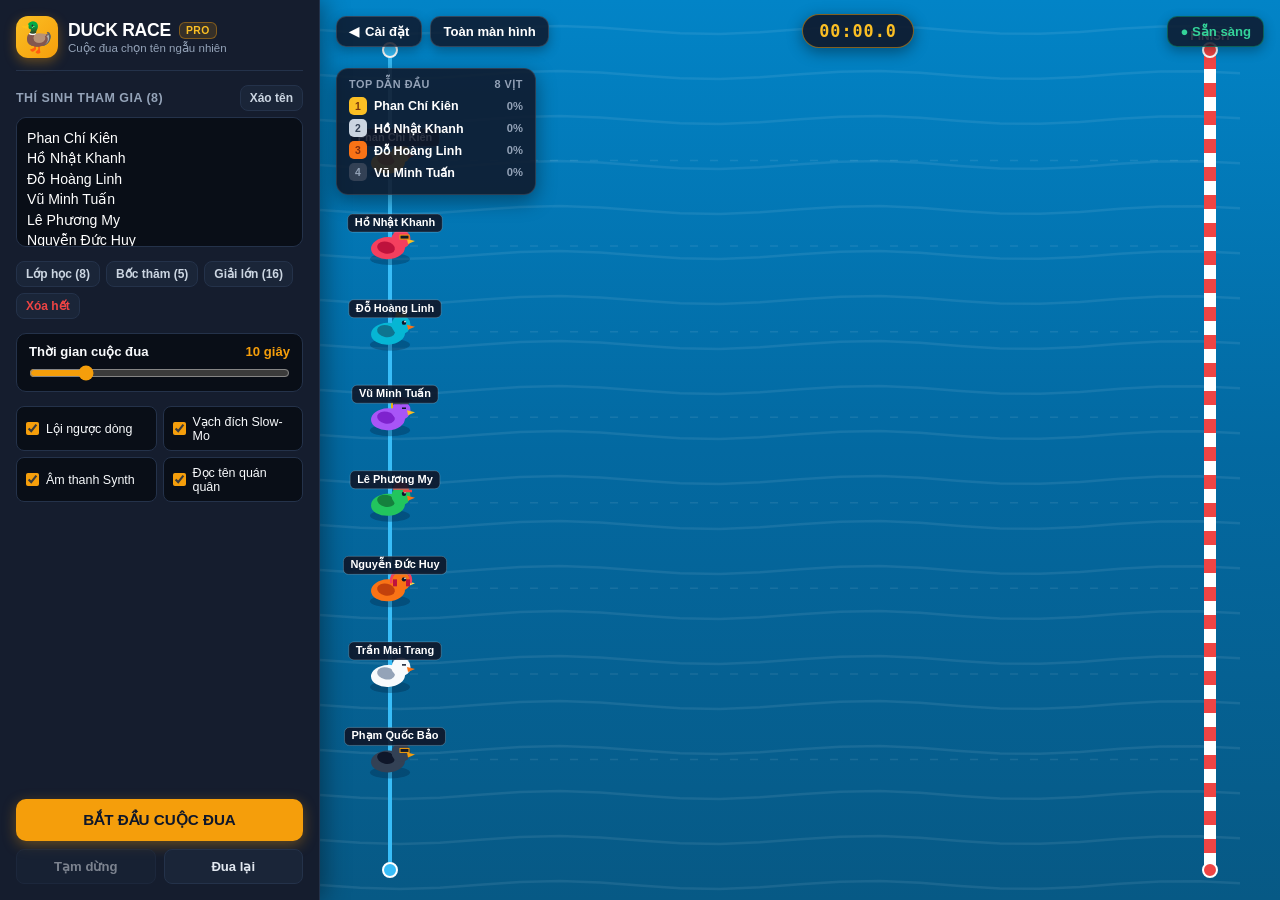
==== index.html @ e5f4ab18 "feat: complete TasteSkill redesign and logic audit fixes for duck race next-gen" ====
<!DOCTYPE html>
<html lang="vi">
<head>
  <meta charset="UTF-8">
  <meta name="viewport" content="width=device-width, initial-scale=1.0">
  <title>🦆 DUCK RACE NEXT-GEN | Đua Vịt Siêu Kịch Tính</title>
  <style>
    :root {
      --bg: #0d131f;
      --card: #151d2e;
      --card-border: #24324a;
      --card-hover: #1c273d;
      --accent: #f59e0b;
      --accent-hover: #d97706;
      --primary: #38bdf8;
      --success: #10b981;
      --danger: #ef4444;
      --text: #f8fafc;
      --text-muted: #94a3b8;
      --text-dark: #0f172a;
    }

    * {
      box-sizing: border-box;
      margin: 0;
      padding: 0;
      user-select: none;
    }

    body {
      font-family: -apple-system, BlinkMacSystemFont, "Segoe UI", Roboto, "Helvetica Neue", Arial, sans-serif;
      background-color: var(--bg);
      color: var(--text);
      overflow: hidden;
      height: 100vh;
      display: flex;
    }

    /* SIDEBAR / DASHBOARD */
    #sidebar {
      width: 320px;
      min-width: 320px;
      height: 100%;
      background: var(--card);
      border-right: 1px solid var(--card-border);
      display: flex;
      flex-direction: column;
      padding: 16px;
      gap: 14px;
      z-index: 30;
      box-shadow: 4px 0 24px rgba(0, 0, 0, 0.4);
      transition: transform 0.28s cubic-bezier(0.16, 1, 0.3, 1), margin-left 0.28s cubic-bezier(0.16, 1, 0.3, 1);
      overflow-y: auto;
    }

    #sidebar.collapsed {
      margin-left: -320px;
    }

    .brand {
      display: flex;
      align-items: center;
      gap: 10px;
      padding-bottom: 12px;
      border-bottom: 1px solid var(--card-border);
    }

    .brand-icon {
      font-size: 1.8rem;
      background: linear-gradient(135deg, #fbbf24, #f59e0b);
      width: 42px;
      height: 42px;
      display: flex;
      align-items: center;
      justify-content: center;
      border-radius: 12px;
      box-shadow: 0 4px 12px rgba(245, 158, 11, 0.35);
    }

    .brand-title {
      font-size: 1.1rem;
      font-weight: 800;
      letter-spacing: -0.3px;
      color: #ffffff;
    }

    .brand-badge {
      font-size: 0.65rem;
      text-transform: uppercase;
      padding: 2px 6px;
      background: rgba(245, 158, 11, 0.15);
      color: #fbbf24;
      border: 1px solid rgba(245, 158, 11, 0.4);
      border-radius: 6px;
      font-weight: 700;
      letter-spacing: 0.5px;
    }

    .form-group {
      display: flex;
      flex-direction: column;
      gap: 6px;
    }

    .section-title {
      font-size: 0.78rem;
      font-weight: 700;
      text-transform: uppercase;
      letter-spacing: 0.5px;
      color: var(--text-muted);
      display: flex;
      justify-content: space-between;
      align-items: center;
    }

    textarea {
      width: 100%;
      height: 130px;
      background: #090e17;
      border: 1px solid var(--card-border);
      border-radius: 10px;
      padding: 10px;
      color: #fff;
      font-family: inherit;
      font-size: 0.88rem;
      line-height: 1.45;
      resize: none;
      outline: none;
      transition: border-color 0.2s;
    }

    textarea:focus {
      border-color: var(--primary);
      box-shadow: 0 0 0 2px rgba(56, 189, 248, 0.25);
    }

    textarea:disabled {
      opacity: 0.6;
      cursor: not-allowed;
      background: #070b12;
    }

    .btn-row {
      display: flex;
      gap: 6px;
      flex-wrap: wrap;
    }

    .btn-sm {
      background: #1a2538;
      border: 1px solid var(--card-border);
      color: #cbd5e1;
      padding: 5px 9px;
      border-radius: 8px;
      font-size: 0.75rem;
      font-weight: 600;
      cursor: pointer;
      transition: all 0.15s;
    }

    .btn-sm:hover:not(:disabled) {
      background: #24334d;
      color: #fff;
    }

    .btn-sm:disabled {
      opacity: 0.5;
      cursor: not-allowed;
    }

    .slider-group {
      background: #090e17;
      border: 1px solid var(--card-border);
      border-radius: 10px;
      padding: 10px 12px;
      display: flex;
      flex-direction: column;
      gap: 6px;
    }

    .slider-header {
      display: flex;
      justify-content: space-between;
      font-size: 0.82rem;
      font-weight: 600;
    }

    input[type=range] {
      width: 100%;
      accent-color: var(--accent);
      cursor: pointer;
    }

    input[type=range]:disabled {
      opacity: 0.5;
      cursor: not-allowed;
    }

    .options-grid {
      display: grid;
      grid-template-columns: 1fr 1fr;
      gap: 6px;
    }

    .option-card {
      background: #090e17;
      border: 1px solid var(--card-border);
      border-radius: 8px;
      padding: 7px 9px;
      display: flex;
      align-items: center;
      gap: 7px;
      font-size: 0.78rem;
      cursor: pointer;
      color: var(--text);
    }

    .option-card input {
      accent-color: var(--accent);
      cursor: pointer;
    }

    .actions {
      display: flex;
      flex-direction: column;
      gap: 8px;
      margin-top: auto;
      padding-top: 8px;
    }

    .btn-primary {
      background: var(--accent);
      border: none;
      color: var(--text-dark);
      font-weight: 800;
      font-size: 0.95rem;
      padding: 12px;
      border-radius: 10px;
      cursor: pointer;
      display: flex;
      align-items: center;
      justify-content: center;
      gap: 6px;
      box-shadow: 0 4px 14px rgba(245, 158, 11, 0.35);
      transition: transform 0.1s, background-color 0.15s, opacity 0.15s;
    }

    .btn-primary:hover:not(:disabled) {
      background: var(--accent-hover);
      transform: translateY(-1px);
    }

    .btn-primary:active:not(:disabled) {
      transform: translateY(1px);
    }

    .btn-primary:disabled {
      opacity: 0.5;
      cursor: not-allowed;
      box-shadow: none;
      transform: none;
    }

    .btn-secondary {
      background: #1a2538;
      border: 1px solid var(--card-border);
      color: #e2e8f0;
      font-weight: 700;
      font-size: 0.82rem;
      padding: 9px;
      border-radius: 8px;
      cursor: pointer;
      display: flex;
      align-items: center;
      justify-content: center;
      gap: 6px;
      transition: background 0.15s;
    }

    .btn-secondary:hover:not(:disabled) {
      background: #24334d;
      color: #fff;
    }

    .btn-secondary:disabled {
      opacity: 0.5;
      cursor: not-allowed;
    }

    /* MAIN STAGE */
    #stage-container {
      flex: 1;
      height: 100%;
      position: relative;
      background: #0369a1;
      overflow: hidden;
      min-width: 0;
    }

    #gameCanvas {
      width: 100%;
      height: 100%;
      display: block;
    }

    /* TOP BAR OVERLAY */
    .top-bar {
      position: absolute;
      top: 14px;
      left: 16px;
      right: 16px;
      display: flex;
      justify-content: space-between;
      align-items: center;
      pointer-events: none;
      z-index: 10;
    }

    .top-bar-left, .top-bar-right {
      display: flex;
      gap: 8px;
      pointer-events: auto;
    }

    .glass-btn {
      background: rgba(15, 23, 42, 0.85);
      border: 1px solid rgba(255, 255, 255, 0.15);
      color: #fff;
      padding: 7px 12px;
      border-radius: 10px;
      font-size: 0.82rem;
      font-weight: 700;
      display: flex;
      align-items: center;
      gap: 6px;
      cursor: pointer;
      box-shadow: 0 4px 12px rgba(0,0,0,0.3);
      transition: all 0.15s;
    }

    .glass-btn:hover {
      background: rgba(30, 41, 59, 0.95);
      border-color: rgba(255, 255, 255, 0.3);
    }

    .timer-pill {
      background: rgba(15, 23, 42, 0.9);
      border: 1px solid rgba(245, 158, 11, 0.5);
      color: #fbbf24;
      padding: 6px 16px;
      border-radius: 9999px;
      font-family: ui-monospace, SFMono-Regular, Menlo, Monaco, Consolas, monospace;
      font-size: 1.05rem;
      font-weight: 800;
      letter-spacing: 1px;
      box-shadow: 0 4px 15px rgba(0,0,0,0.4);
    }

    /* LEADERBOARD HUD */
    .leaderboard-hud {
      position: absolute;
      top: 68px;
      left: 16px;
      background: rgba(15, 23, 42, 0.88);
      border: 1px solid rgba(255, 255, 255, 0.12);
      border-radius: 12px;
      padding: 9px 12px;
      width: 200px;
      max-height: 220px;
      overflow-y: auto;
      pointer-events: none;
      z-index: 10;
      box-shadow: 0 6px 20px rgba(0,0,0,0.4);
      transition: opacity 0.25s;
    }

    .hud-title {
      font-size: 0.68rem;
      font-weight: 800;
      text-transform: uppercase;
      letter-spacing: 0.5px;
      color: #94a3b8;
      margin-bottom: 6px;
      display: flex;
      justify-content: space-between;
    }

    .hud-item {
      display: flex;
      align-items: center;
      gap: 7px;
      font-size: 0.78rem;
      font-weight: 700;
      margin-bottom: 4px;
      color: #fff;
    }

    .hud-rank {
      width: 18px;
      height: 18px;
      border-radius: 5px;
      display: flex;
      align-items: center;
      justify-content: center;
      font-size: 0.65rem;
      font-weight: 900;
      flex-shrink: 0;
    }

    .rank-1 { background: #fbbf24; color: #78350f; }
    .rank-2 { background: #cbd5e1; color: #334155; }
    .rank-3 { background: #f97316; color: #7c2d12; }
    .rank-default { background: #334155; color: #94a3b8; }

    /* SLOW MO BANNER */
    #slowmo-banner {
      position: absolute;
      top: 24px;
      left: 50%;
      transform: translateX(-50%) scale(0.9);
      background: rgba(220, 38, 38, 0.95);
      border: 1px solid #ffffff;
      color: #fff;
      font-size: 1rem;
      font-weight: 900;
      padding: 6px 18px;
      border-radius: 9999px;
      letter-spacing: 1px;
      box-shadow: 0 4px 20px rgba(239, 68, 68, 0.6);
      pointer-events: none;
      opacity: 0;
      transition: all 0.25s ease-out;
      z-index: 15;
    }

    #slowmo-banner.active {
      opacity: 1;
      transform: translateX(-50%) scale(1);
    }

    /* WINNER MODAL / PODIUM */
    #winner-modal {
      position: absolute;
      inset: 0;
      background: rgba(10, 15, 26, 0.85);
      backdrop-filter: blur(8px);
      -webkit-backdrop-filter: blur(8px);
      display: flex;
      align-items: center;
      justify-content: center;
      z-index: 100;
      opacity: 0;
      pointer-events: none;
      transition: opacity 0.25s ease;
    }

    #winner-modal.active {
      opacity: 1;
      pointer-events: auto;
    }

    #winner-modal[hidden] {
      display: none !important;
    }

    .podium-card {
      background: linear-gradient(145deg, #182236, #0f172a);
      border: 2px solid var(--accent);
      border-radius: 20px;
      padding: 28px 32px;
      text-align: center;
      max-width: 440px;
      width: 90%;
      box-shadow: 0 16px 50px rgba(0, 0, 0, 0.7);
      transform: scale(0.94);
      transition: transform 0.3s cubic-bezier(0.16, 1, 0.3, 1);
    }

    #winner-modal.active .podium-card {
      transform: scale(1);
    }

    .trophy-badge {
      font-size: 3.5rem;
      margin-bottom: 8px;
      display: inline-block;
    }

    .winner-subtitle {
      font-size: 0.8rem;
      text-transform: uppercase;
      letter-spacing: 1.5px;
      color: #fbbf24;
      font-weight: 800;
      margin-bottom: 4px;
    }

    .winner-name {
      font-size: 1.8rem;
      font-weight: 900;
      color: #ffffff;
      margin-bottom: 20px;
      word-break: break-word;
    }

    .podium-ranks {
      display: grid;
      grid-template-columns: 1fr 1fr;
      gap: 10px;
      background: rgba(0, 0, 0, 0.25);
      padding: 12px;
      border-radius: 12px;
      margin-bottom: 20px;
    }

    .podium-subitem {
      text-align: left;
      font-size: 0.8rem;
    }

    .podium-subitem span {
      color: var(--text-muted);
      font-size: 0.7rem;
      display: block;
      margin-bottom: 2px;
    }

    .podium-subitem strong {
      color: #fff;
      font-size: 0.9rem;
      word-break: break-word;
    }

    .modal-actions {
      display: flex;
      flex-direction: column;
      gap: 8px;
    }

    .btn-eliminate {
      background: linear-gradient(135deg, #ef4444, #dc2626);
      border: none;
      color: #fff;
      font-weight: 800;
      font-size: 0.9rem;
      padding: 11px;
      border-radius: 10px;
      cursor: pointer;
      box-shadow: 0 4px 12px rgba(239, 68, 68, 0.3);
      transition: all 0.15s;
    }

    .btn-eliminate:hover {
      filter: brightness(1.1);
    }

    /* RESPONSIVE FOR MOBILE (< 768px) */
    @media (max-width: 767px) {
      body {
        flex-direction: column;
      }

      #sidebar {
        position: absolute;
        bottom: 0;
        left: 0;
        width: 100%;
        min-width: 100%;
        height: 75vh;
        border-right: none;
        border-top: 1px solid var(--card-border);
        border-radius: 20px 20px 0 0;
        box-shadow: 0 -8px 30px rgba(0,0,0,0.6);
        transform: translateY(100%);
        margin-left: 0 !important;
        transition: transform 0.28s ease;
      }

      #sidebar.open {
        transform: translateY(0);
      }

      #stage-container {
        width: 100% !important;
        height: 100% !important;
      }

      .leaderboard-hud {
        max-height: 150px;
        width: 160px;
      }
    }
  </style>
</head>
<body>

  <!-- SIDEBAR CONTROL -->
  <aside id="sidebar">
    <div class="brand">
      <div class="brand-icon">🦆</div>
      <div>
        <div style="display:flex; align-items:center; gap:8px;">
          <h1 class="brand-title">DUCK RACE</h1>
          <span class="brand-badge">PRO</span>
        </div>
        <p style="font-size: 0.72rem; color: var(--text-muted);">Cuộc đua chọn tên ngẫu nhiên</p>
      </div>
    </div>

    <div class="form-group">
      <div class="section-title">
        <label for="names-input">Thí sinh tham gia (<span id="duck-count">0</span>)</label>
        <button class="btn-sm" id="btn-shuffle" title="Xáo trộn danh sách">Xáo tên</button>
      </div>
      <textarea id="names-input" placeholder="Nhập tên thí sinh, mỗi dòng một người..."></textarea>
    </div>

    <div class="btn-row">
      <button class="btn-sm" id="preset-class">Lớp học (8)</button>
      <button class="btn-sm" id="preset-giveaway">Bốc thăm (5)</button>
      <button class="btn-sm" id="preset-grand">Giải lớn (16)</button>
      <button class="btn-sm" id="btn-clear" style="color: #ef4444;">Xóa hết</button>
    </div>

    <div class="slider-group">
      <div class="slider-header">
        <label for="race-duration">Thời gian cuộc đua</label>
        <span id="duration-val" style="color: var(--accent); font-weight: 800;">10 giây</span>
      </div>
      <input type="range" id="race-duration" min="5" max="30" step="1" value="10">
    </div>

    <div class="options-grid">
      <label class="option-card">
        <input type="checkbox" id="opt-drama" checked>
        <span>Lội ngược dòng</span>
      </label>
      <label class="option-card">
        <input type="checkbox" id="opt-slowmo" checked>
        <span>Vạch đích Slow-Mo</span>
      </label>
      <label class="option-card">
        <input type="checkbox" id="opt-sound" checked>
        <span>Âm thanh Synth</span>
      </label>
      <label class="option-card">
        <input type="checkbox" id="opt-tts" checked>
        <span>Đọc tên quán quân</span>
      </label>
    </div>

    <div class="actions">
      <button class="btn-primary" id="btn-start">
        <span>BẮT ĐẦU CUỘC ĐUA</span>
      </button>
      <div style="display:flex; gap:8px;">
        <button class="btn-secondary" id="btn-pause" style="flex:1;" disabled>Tạm dừng</button>
        <button class="btn-secondary" id="btn-reset" style="flex:1;">Đua lại</button>
      </div>
    </div>
  </aside>

  <!-- MAIN STAGE -->
  <main id="stage-container">
    <canvas id="gameCanvas"></canvas>

    <!-- TOP BAR -->
    <div class="top-bar">
      <div class="top-bar-left">
        <button class="glass-btn" id="btn-toggle-sidebar" aria-label="Cài đặt">
          <span id="sidebar-icon">◀</span> <span>Cài đặt</span>
        </button>
        <button class="glass-btn" id="btn-streamer-mode">
          <span>Toàn màn hình</span>
        </button>
      </div>
      <div class="timer-pill" id="hud-timer">00:00.0</div>
      <div class="top-bar-right">
        <div class="glass-btn" id="hud-status" style="border-color: rgba(16, 185, 129, 0.4); color: #34d399;">
          <span>● Sẵn sàng</span>
        </div>
      </div>
    </div>

    <!-- LIVE LEADERBOARD HUD -->
    <div class="leaderboard-hud" id="hud-leaderboard">
      <div class="hud-title">
        <span>TOP DẪN ĐẦU</span>
        <span id="hud-duck-total">0 vịt</span>
      </div>
      <div id="hud-leader-list"></div>
    </div>

    <!-- SLOW MO BANNER -->
    <div id="slowmo-banner">QUAY CHẬM CÁN ĐÍCH</div>

    <!-- WINNER MODAL -->
    <div id="winner-modal" role="dialog" aria-modal="true" aria-labelledby="modal-winner-name" hidden>
      <div class="podium-card">
        <div class="trophy-badge">🏆</div>
        <div class="winner-subtitle">QUÁN QUÂN CUỘC ĐUA</div>
        <div class="winner-name" id="modal-winner-name">PHAN CHÍ KIÊN</div>
        <div class="podium-ranks">
          <div class="podium-subitem">
            <span>HẠNG NHÌ</span>
            <strong id="modal-rank-2">Hồ Nhật Khanh</strong>
          </div>
          <div class="podium-subitem">
            <span>HẠNG BA</span>
            <strong id="modal-rank-3">Đỗ Hoàng Linh</strong>
          </div>
        </div>
        <div class="modal-actions">
          <button class="btn-eliminate" id="btn-eliminate-winner">
            Loại quán quân và chuẩn bị vòng sau
          </button>
          <button class="btn-secondary" id="btn-close-modal">
            Đóng bảng kết quả
          </button>
        </div>
      </div>
    </div>
  </main>

  <script>
    // ==========================================
    // AUDIO SYNTHESIZER (ZERO EXTERNAL ASSETS)
    // ==========================================
    class SoundEngine {
      constructor() {
        this.ctx = null;
        this.enabled = true;
      }

      init() {
        if (!this.ctx && this.enabled) {
          try {
            const AudioContextClass = window.AudioContext || window.webkitAudioContext;
            if (typeof AudioContextClass === 'function') {
              this.ctx = new AudioContextClass();
            } else {
              this.enabled = false;
            }
          } catch (e) {
            this.enabled = false;
          }
        }
        if (this.ctx && this.ctx.state === 'suspended') {
          this.ctx.resume().catch(() => {});
        }
      }

      playHorn() {
        if (!this.enabled) return;
        this.init();
        if (!this.ctx) return;
        try {
          const t = this.ctx.currentTime;
          const osc = this.ctx.createOscillator();
          const gain = this.ctx.createGain();
          osc.type = 'sawtooth';
          osc.frequency.setValueAtTime(440, t);
          osc.frequency.exponentialRampToValueAtTime(880, t + 0.15);
          gain.gain.setValueAtTime(0.2, t);
          gain.gain.exponentialRampToValueAtTime(0.01, t + 0.4);
          osc.connect(gain);
          gain.connect(this.ctx.destination);
          osc.start(t);
          osc.stop(t + 0.4);
        } catch(e) {}
      }

      playQuack(pitchMultiplier = 1) {
        if (!this.enabled) return;
        this.init();
        if (!this.ctx) return;
        try {
          const t = this.ctx.currentTime;
          const osc = this.ctx.createOscillator();
          const gain = this.ctx.createGain();
          osc.type = 'sawtooth';
          osc.frequency.setValueAtTime(300 * pitchMultiplier, t);
          osc.frequency.linearRampToValueAtTime(450 * pitchMultiplier, t + 0.08);
          osc.frequency.linearRampToValueAtTime(250 * pitchMultiplier, t + 0.2);
          gain.gain.setValueAtTime(0.12, t);
          gain.gain.exponentialRampToValueAtTime(0.001, t + 0.22);
          osc.connect(gain);
          gain.connect(this.ctx.destination);
          osc.start(t);
          osc.stop(t + 0.25);
        } catch(e) {}
      }

      playNitro() {
        if (!this.enabled) return;
        this.init();
        if (!this.ctx) return;
        try {
          const t = this.ctx.currentTime;
          const osc = this.ctx.createOscillator();
          const gain = this.ctx.createGain();
          osc.type = 'triangle';
          osc.frequency.setValueAtTime(150, t);
          osc.frequency.exponentialRampToValueAtTime(550, t + 0.35);
          gain.gain.setValueAtTime(0.15, t);
          gain.gain.exponentialRampToValueAtTime(0.01, t + 0.35);
          osc.connect(gain);
          gain.connect(this.ctx.destination);
          osc.start(t);
          osc.stop(t + 0.35);
        } catch(e) {}
      }

      playSplash() {
        if (!this.enabled) return;
        this.init();
        if (!this.ctx) return;
        try {
          const bufferSize = this.ctx.sampleRate * 0.12;
          const buffer = this.ctx.createBuffer(1, bufferSize, this.ctx.sampleRate);
          const data = buffer.getChannelData(0);
          for (let i = 0; i < bufferSize; i++) {
            data[i] = (Math.random() * 2 - 1) * Math.exp(-i / (bufferSize * 0.2));
          }
          const noise = this.ctx.createBufferSource();
          noise.buffer = buffer;
          const filter = this.ctx.createBiquadFilter();
          filter.type = 'lowpass';
          filter.frequency.setValueAtTime(700, this.ctx.currentTime);
          const gain = this.ctx.createGain();
          gain.gain.setValueAtTime(0.2, this.ctx.currentTime);
          noise.connect(filter);
          filter.connect(gain);
          gain.connect(this.ctx.destination);
          noise.start(this.ctx.currentTime);
        } catch(e) {}
      }

      playCheer() {
        if (!this.enabled) return;
        this.init();
        if (!this.ctx) return;
        try {
          const notes = [523.25, 659.25, 783.99, 1046.50];
          notes.forEach((freq, idx) => {
            const t = this.ctx.currentTime + idx * 0.12;
            const osc = this.ctx.createOscillator();
            const gain = this.ctx.createGain();
            osc.type = 'triangle';
            osc.frequency.setValueAtTime(freq, t);
            gain.gain.setValueAtTime(0.2, t);
            gain.gain.exponentialRampToValueAtTime(0.001, t + 0.5);
            osc.connect(gain);
            gain.connect(this.ctx.destination);
            osc.start(t);
            osc.stop(t + 0.5);
          });
        } catch(e) {}
      }
    }

    const sound = new SoundEngine();

    // ==========================================
    // DUCK PALETTES & ACCESSORIES
    // ==========================================
    const DUCK_SKINS = [
      { body: '#fbbf24', shadow: '#d97706', beak: '#ea580c', name: 'Vàng Cổ Điển' },
      { body: '#f43f5e', shadow: '#be123c', beak: '#fbbf24', name: 'Hồng Neon' },
      { body: '#06b6d4', shadow: '#0e7490', beak: '#f97316', name: 'Xanh Cyan' },
      { body: '#a855f7', shadow: '#7e22ce', beak: '#fbbf24', name: 'Tím Cyber' },
      { body: '#22c55e', shadow: '#15803d', beak: '#f97316', name: 'Xanh Lá' },
      { body: '#f97316', shadow: '#c2410c', beak: '#fde047', name: 'Cam Hoàng Hôn' },
      { body: '#f8fafc', shadow: '#94a3b8', beak: '#f97316', name: 'Bạch Tuyết' },
      { body: '#334155', shadow: '#0f172a', beak: '#f59e0b', name: 'Hắc Ma' }
    ];

    const ACCESSORIES = ['none', 'sunglasses', 'crown', 'grad_cap', 'cap', 'headphone'];

    // ==========================================
    // PARTICLES (WAKE, NITRO, CONFETTI)
    // ==========================================
    class Particle {
      constructor(x, y, type, color) {
        this.x = x;
        this.y = y;
        this.type = type;
        this.color = color;
        this.life = 1.0;
        this.decay = Math.random() * 0.03 + 0.02;

        if (type === 'wake') {
          this.vx = -Math.random() * 1.5 - 0.5;
          this.vy = (Math.random() - 0.5) * 0.8;
          this.radius = Math.random() * 3 + 2;
        } else if (type === 'nitro') {
          this.vx = -Math.random() * 4 - 2;
          this.vy = (Math.random() - 0.5) * 1.5;
          this.radius = Math.random() * 5 + 3;
        } else if (type === 'confetti') {
          this.vx = (Math.random() - 0.5) * 8;
          this.vy = Math.random() * -10 - 4;
          this.gravity = 0.25;
          this.size = Math.random() * 8 + 4;
          this.rotation = Math.random() * Math.PI * 2;
          this.vRot = (Math.random() - 0.5) * 0.2;
          this.decay = Math.random() * 0.008 + 0.005;
        }
      }

      update(dt = 0.016) {
        const factor = dt / 0.016;
        this.life -= this.decay * factor;
        this.x += this.vx * factor;
        this.y += this.vy * factor;

        if (this.type === 'wake') {
          this.radius += 0.3 * factor;
        } else if (this.type === 'confetti') {
          this.vy += this.gravity * factor;
          this.rotation += this.vRot * factor;
        }
      }

      draw(ctx) {
        if (this.life <= 0) return;
        ctx.save();
        ctx.globalAlpha = Math.max(0, this.life);

        if (this.type === 'wake') {
          ctx.strokeStyle = 'rgba(255, 255, 255, 0.4)';
          ctx.lineWidth = 1.5;
          ctx.beginPath();
          ctx.ellipse(this.x, this.y, this.radius * 1.5, this.radius * 0.6, 0, 0, Math.PI * 2);
          ctx.stroke();
        } else if (this.type === 'nitro') {
          ctx.fillStyle = this.color || '#f59e0b';
          ctx.beginPath();
          ctx.arc(this.x, this.y, Math.max(0.5, this.radius * this.life), 0, Math.PI * 2);
          ctx.fill();
        } else if (this.type === 'confetti') {
          ctx.translate(this.x, this.y);
          ctx.rotate(this.rotation);
          ctx.fillStyle = this.color;
          ctx.fillRect(-this.size / 2, -this.size / 2, this.size, this.size * 0.6);
        }

        ctx.restore();
      }
    }

    // ==========================================
    // DUCK MODEL & RENDERER
    // ==========================================
    class Duck {
      constructor(id, name, laneY, skin, accessory) {
        this.id = id;
        this.name = name;
        this.laneY = laneY;
        this.currentY = laneY;
        this.progress = 0.0;
        this.prevProgress = 0.0;
        this.skin = skin;
        this.accessory = accessory;

        this.baseSpeed = 1.0;
        this.wobble = Math.random() * Math.PI * 2;
        this.nitroTimer = 0;
        this.spinTimer = 0;
        this.finished = false;
        this.finishTime = null;
        this.rank = null;
      }

      update(dt, raceTime, totalDuration, allowDrama) {
        if (this.finished) return;

        this.wobble += dt * 6;
        this.currentY = this.laneY + Math.sin(this.wobble) * 3.5;
        this.prevProgress = this.progress;

        if (allowDrama) {
          if (raceTime > totalDuration * 0.35 && this.progress < 0.55 && Math.random() < (0.02 * dt * 60) && this.nitroTimer <= 0) {
            this.nitroTimer = 1.0;
            sound.playNitro();
          }

          if (Math.random() < (0.01 * dt * 60) && this.nitroTimer <= 0) {
            this.nitroTimer = 0.7;
          }

          if (Math.random() < (0.003 * dt * 60) && this.spinTimer <= 0 && this.nitroTimer <= 0) {
            this.spinTimer = 0.5;
            sound.playSplash();
          }
        }

        let speed = this.baseSpeed + (Math.random() - 0.48) * 0.35;

        if (this.nitroTimer > 0) {
          this.nitroTimer -= dt;
          speed *= 1.6;
        }

        if (this.spinTimer > 0) {
          this.spinTimer -= dt;
          speed *= 0.25;
        }

        const safeDuration = Math.max(1, totalDuration);
        const deltaP = (speed / safeDuration) * dt;
        this.rawProgress = this.prevProgress + deltaP;
        this.progress = Math.min(1.0, this.rawProgress);
      }

      draw(ctx, startX, trackWidth) {
        const duckX = startX + this.progress * trackWidth;
        const duckY = this.currentY;

        ctx.save();
        ctx.translate(duckX, duckY);

        if (this.spinTimer > 0) {
          ctx.rotate(this.spinTimer * Math.PI * 6);
        }

        // 1. Duck Shadow
        ctx.fillStyle = 'rgba(0, 30, 60, 0.3)';
        ctx.beginPath();
        ctx.ellipse(0, 13, 20, 6, 0, 0, Math.PI * 2);
        ctx.fill();

        // 2. Duck Body
        ctx.fillStyle = this.skin.body;
        ctx.beginPath();
        ctx.ellipse(-2, 2, 17, 11, -0.05, 0, Math.PI * 2);
        ctx.fill();

        // 3. Duck Wing
        const wingFlap = Math.sin(this.wobble * 1.5) * 2;
        ctx.fillStyle = this.skin.shadow;
        ctx.beginPath();
        ctx.ellipse(-4, wingFlap, 9, 6, 0.2, 0, Math.PI * 2);
        ctx.fill();

        // 4. Duck Head
        ctx.fillStyle = this.skin.body;
        ctx.beginPath();
        ctx.arc(11, -7, 9.5, 0, Math.PI * 2);
        ctx.fill();

        // 5. Beak
        ctx.fillStyle = this.skin.beak;
        ctx.beginPath();
        ctx.moveTo(17, -7);
        ctx.lineTo(25, -5);
        ctx.lineTo(18, -2);
        ctx.closePath();
        ctx.fill();

        // 6. Eye
        const isBlinking = Math.sin(this.wobble * 0.7) > 0.96;
        if (!isBlinking) {
          ctx.fillStyle = '#0f172a';
          ctx.beginPath();
          ctx.arc(14, -9, 2.2, 0, Math.PI * 2);
          ctx.fill();
          ctx.fillStyle = '#fff';
          ctx.beginPath();
          ctx.arc(15, -10, 0.8, 0, Math.PI * 2);
          ctx.fill();
        } else {
          ctx.strokeStyle = '#0f172a';
          ctx.lineWidth = 1.5;
          ctx.beginPath();
          ctx.moveTo(12, -9);
          ctx.lineTo(16, -9);
          ctx.stroke();
        }

        // 7. Accessory
        this.drawAccessory(ctx);

        // 8. Name Badge on Top
        this.drawNameTag(ctx);

        ctx.restore();
      }

      drawAccessory(ctx) {
        if (this.accessory === 'sunglasses') {
          ctx.fillStyle = '#111827';
          ctx.fillRect(10, -11, 9, 4);
          ctx.strokeStyle = '#f59e0b';
          ctx.lineWidth = 1;
          ctx.strokeRect(10, -11, 9, 4);
        } else if (this.accessory === 'crown') {
          ctx.fillStyle = '#facc15';
          ctx.beginPath();
          ctx.moveTo(5, -15);
          ctx.lineTo(7, -22);
          ctx.lineTo(11, -17);
          ctx.lineTo(15, -22);
          ctx.lineTo(17, -15);
          ctx.closePath();
          ctx.fill();
        } else if (this.accessory === 'grad_cap') {
          ctx.fillStyle = '#1e293b';
          ctx.fillRect(3, -17, 16, 4);
          ctx.beginPath();
          ctx.moveTo(11, -21);
          ctx.lineTo(23, -17);
          ctx.lineTo(11, -13);
          ctx.lineTo(-1, -17);
          ctx.closePath();
          ctx.fill();
          ctx.fillStyle = '#eab308';
          ctx.fillRect(1, -15, 2, 6);
        } else if (this.accessory === 'cap') {
          ctx.fillStyle = '#ef4444';
          ctx.beginPath();
          ctx.arc(11, -13, 8, Math.PI, 0);
          ctx.fill();
          ctx.fillRect(13, -13, 9, 2.5);
        } else if (this.accessory === 'headphone') {
          ctx.strokeStyle = '#f43f5e';
          ctx.lineWidth = 2.5;
          ctx.beginPath();
          ctx.arc(11, -8, 10, Math.PI * 0.9, Math.PI * 0.1, false);
          ctx.stroke();
          ctx.fillStyle = '#be123c';
          ctx.fillRect(3, -9, 4, 7);
          ctx.fillRect(16, -9, 4, 7);
        }
      }

      drawNameTag(ctx) {
        const isNitro = this.nitroTimer > 0;
        ctx.save();
        ctx.font = 'bold 11px -apple-system, BlinkMacSystemFont, "Segoe UI", sans-serif';
        const textWidth = ctx.measureText(this.name).width;
        const tagW = Math.max(textWidth + 14, 40);
        const tagH = 18;
        const tagX = -tagW / 2 + 5;
        const tagY = -32;

        if (isNitro) {
          ctx.shadowColor = '#f59e0b';
          ctx.shadowBlur = 10;
          ctx.fillStyle = '#f59e0b';
        } else {
          ctx.fillStyle = 'rgba(15, 23, 42, 0.9)';
        }

        ctx.beginPath();
        if (typeof ctx.roundRect === 'function') {
          ctx.roundRect(tagX, tagY, tagW, tagH, 5);
        } else {
          ctx.rect(tagX, tagY, tagW, tagH);
        }
        ctx.fill();

        ctx.strokeStyle = isNitro ? '#fef08a' : 'rgba(255, 255, 255, 0.2)';
        ctx.lineWidth = 1;
        ctx.stroke();

        ctx.fillStyle = isNitro ? '#78350f' : '#ffffff';
        ctx.textAlign = 'center';
        ctx.textBaseline = 'middle';
        ctx.fillText(this.name, tagX + tagW / 2, tagY + tagH / 2);

        ctx.restore();
      }
    }

    // ==========================================
    // MAIN GAME CONTROLLER & STATE MACHINE
    // ==========================================
    class DuckRaceGame {
      constructor() {
        this.canvas = document.getElementById('gameCanvas');
        this.ctx = this.canvas.getContext('2d');
        this.ducks = [];
        this.particles = [];
        this.finishedDucks = [];

        this.state = 'idle'; // 'idle', 'racing', 'paused', 'finished'
        this.currentRunId = 0;
        this.raceTime = 0;
        this.totalDuration = 10;
        this.timeScale = 1.0;
        this.targetTimeScale = 1.0;
        this.slowMoTriggered = false;

        this.waterOffset = 0;
        this.lastFrameTime = performance.now();

        this.trackPaddingX = 70;
        this.trackPaddingTop = 75;
        this.trackPaddingBottom = 55;

        this.initDOM();
        this.loadPersistence();
        this.resize();
        window.addEventListener('resize', () => this.resize());

        requestAnimationFrame((t) => this.loop(t));
      }

      initDOM() {
        this.namesInput = document.getElementById('names-input');
        this.duckCountEl = document.getElementById('duck-count');
        this.durationInput = document.getElementById('race-duration');
        this.durationVal = document.getElementById('duration-val');
        this.optDrama = document.getElementById('opt-drama');
        this.optSlowmo = document.getElementById('opt-slowmo');
        this.optSound = document.getElementById('opt-sound');
        this.optTTS = document.getElementById('opt-tts');

        this.btnStart = document.getElementById('btn-start');
        this.btnPause = document.getElementById('btn-pause');
        this.btnReset = document.getElementById('btn-reset');
        this.btnShuffle = document.getElementById('btn-shuffle');
        this.btnClear = document.getElementById('btn-clear');

        this.sidebar = document.getElementById('sidebar');
        this.btnToggleSidebar = document.getElementById('btn-toggle-sidebar');
        this.sidebarIcon = document.getElementById('sidebar-icon');
        this.btnStreamerMode = document.getElementById('btn-streamer-mode');

        this.hudTimer = document.getElementById('hud-timer');
        this.hudStatus = document.getElementById('hud-status');
        this.hudLeaderList = document.getElementById('hud-leader-list');
        this.hudDuckTotal = document.getElementById('hud-duck-total');
        this.slowMoBanner = document.getElementById('slowmo-banner');

        this.winnerModal = document.getElementById('winner-modal');
        this.modalWinnerName = document.getElementById('modal-winner-name');
        this.modalRank2 = document.getElementById('modal-rank-2');
        this.modalRank3 = document.getElementById('modal-rank-3');
        this.btnEliminate = document.getElementById('btn-eliminate-winner');
        this.btnCloseModal = document.getElementById('btn-close-modal');

        // Presets
        document.getElementById('preset-class').onclick = () => {
          this.setNames(['Phan Chí Kiên', 'Hồ Nhật Khanh', 'Đỗ Hoàng Linh', 'Vũ Minh Tuấn', 'Lê Phương My', 'Nguyễn Đức Huy', 'Trần Mai Trang', 'Phạm Quốc Bảo']);
        };
        document.getElementById('preset-giveaway').onclick = () => {
          this.setNames(['Thí sinh 01', 'Thí sinh 02', 'Thí sinh 03', 'Thí sinh 04', 'Thí sinh 05']);
        };
        document.getElementById('preset-grand').onclick = () => {
          this.setNames(['An', 'Bình', 'Cường', 'Dũng', 'Giang', 'Hải', 'Huy', 'Khoa', 'Linh', 'Long', 'Minh', 'Nam', 'Phong', 'Quân', 'Sơn', 'Tú']);
        };

        // Inputs
        this.namesInput.addEventListener('input', () => {
          if (this.state === 'racing') return;
          this.buildDucksFromInput();
          this.savePersistence();
        });

        this.durationInput.addEventListener('input', (e) => {
          if (this.state === 'racing') return;
          this.totalDuration = parseInt(e.target.value, 10) || 10;
          this.durationVal.textContent = `${this.totalDuration} giây`;
          this.savePersistence();
        });

        this.optSound.addEventListener('change', (e) => {
          sound.enabled = e.target.checked;
        });

        // Controls
        this.btnStart.onclick = () => this.startRace();
        this.btnPause.onclick = () => this.togglePause();
        this.btnReset.onclick = () => this.resetRace();
        this.btnShuffle.onclick = () => this.shuffleNames();
        this.btnClear.onclick = () => {
          this.namesInput.value = '';
          this.buildDucksFromInput();
          this.savePersistence();
        };

        // Sidebar toggle & Streamer Mode
        this.btnToggleSidebar.onclick = () => {
          if (window.innerWidth < 768) {
            this.sidebar.classList.toggle('open');
          } else {
            this.sidebar.classList.toggle('collapsed');
            const isCollapsed = this.sidebar.classList.contains('collapsed');
            this.sidebarIcon.textContent = isCollapsed ? '▶' : '◀';
          }
          this.resize();
        };

        this.btnStreamerMode.onclick = () => {
          if (!document.fullscreenElement) {
            document.documentElement.requestFullscreen().catch(() => {});
            this.sidebar.classList.add('collapsed');
            this.sidebarIcon.textContent = '▶';
          } else {
            document.exitFullscreen().catch(() => {});
          }
          this.resize();
        };

        // Modal Actions
        this.btnCloseModal.onclick = () => {
          this.closeModal();
          this.resetRace();
        };

        this.btnEliminate.onclick = () => {
          if (this.finishedDucks.length > 0) {
            const winner = this.finishedDucks[0];
            const lines = this.namesInput.value.split('\n').map(l => l.trim()).filter(Boolean);
            
            // Remove exactly one instance of the winning name
            const removeIdx = lines.indexOf(winner.name);
            if (removeIdx !== -1) {
              lines.splice(removeIdx, 1);
            }

            this.namesInput.value = lines.join('\n');
            this.savePersistence();
            this.buildDucksFromInput();
            this.closeModal();
            this.resetRace();
          }
        };

        // Hotkeys
        window.addEventListener('keydown', (e) => {
          const tag = (document.activeElement && document.activeElement.tagName) || '';
          if (tag === 'TEXTAREA' || tag === 'INPUT' || tag === 'BUTTON') return;
          if (e.code === 'Space') {
            e.preventDefault();
            if (this.state === 'idle') this.startRace();
            else this.togglePause();
          } else if (e.code === 'KeyR') {
            this.resetRace();
          }
        });
      }

      savePersistence() {
        try {
          const payload = {
            names: this.namesInput.value,
            duration: this.totalDuration
          };
          localStorage.setItem('duck_race_nextgen_data', JSON.stringify(payload));
        } catch (e) {}
      }

      loadPersistence() {
        try {
          const raw = localStorage.getItem('duck_race_nextgen_data');
          if (raw) {
            const data = JSON.parse(raw);
            if (data && typeof data.names === 'string') {
              this.namesInput.value = data.names;
              if (data.duration) {
                this.totalDuration = parseInt(data.duration, 10);
                this.durationInput.value = this.totalDuration;
                this.durationVal.textContent = `${this.totalDuration} giây`;
              }
              this.buildDucksFromInput();
              return;
            }
          }
        } catch (e) {}

        // Fallback default roster
        this.setNames([
          'Phan Chí Kiên',
          'Hồ Nhật Khanh',
          'Đỗ Hoàng Linh',
          'Vũ Minh Tuấn',
          'Lê Phương My',
          'Nguyễn Đức Huy',
          'Trần Mai Trang',
          'Phạm Quốc Bảo'
        ]);
      }

      resize() {
        const container = this.canvas.parentElement;
        const rect = container.getBoundingClientRect();
        this.width = Math.max(200, rect.width);
        this.height = Math.max(200, rect.height);

        this.canvas.width = this.width * window.devicePixelRatio;
        this.canvas.height = this.height * window.devicePixelRatio;
        this.ctx.resetTransform();
        this.ctx.scale(window.devicePixelRatio, window.devicePixelRatio);

        this.recalculateLanes();
      }

      setNames(names) {
        this.namesInput.value = names.join('\n');
        this.buildDucksFromInput();
        this.savePersistence();
      }

      shuffleNames() {
        if (this.state === 'racing') return;
        const lines = this.namesInput.value.split('\n').map(l => l.trim()).filter(Boolean);
        for (let i = lines.length - 1; i > 0; i--) {
          const j = Math.floor(Math.random() * (i + 1));
          [lines[i], lines[j]] = [lines[j], lines[i]];
        }
        this.namesInput.value = lines.join('\n');
        this.buildDucksFromInput();
        this.savePersistence();
        sound.playSplash();
      }

      buildDucksFromInput() {
        const lines = this.namesInput.value.split('\n').map(l => l.trim()).filter(l => l.length > 0);
        this.duckCountEl.textContent = lines.length;
        this.hudDuckTotal.textContent = `${lines.length} vịt`;

        // Update button start state
        this.btnStart.disabled = (lines.length < 2 || this.state === 'racing');

        let uniqueCounter = 1;
        this.ducks = lines.map((name, idx) => {
          const skin = DUCK_SKINS[idx % DUCK_SKINS.length];
          const acc = ACCESSORIES[idx % ACCESSORIES.length];
          return new Duck(uniqueCounter++, name, 0, skin, acc);
        });

        this.recalculateLanes();
        this.resetRace();
      }

      recalculateLanes() {
        if (!this.ducks.length) return;
        const availableHeight = this.height - this.trackPaddingTop - this.trackPaddingBottom;
        const spacing = availableHeight / (this.ducks.length + 1);

        this.ducks.forEach((duck, idx) => {
          duck.laneY = this.trackPaddingTop + spacing * (idx + 1);
          duck.currentY = duck.laneY;
        });
      }

      startRace() {
        // Enforce State Machine: only allow start if ready/idle
        if (this.state === 'racing') return;
        if (this.ducks.length < 2) return;

        this.currentRunId++;
        this.state = 'racing';

        // Lock form inputs during race
        this.namesInput.disabled = true;
        this.durationInput.disabled = true;
        this.btnStart.disabled = true;
        this.btnPause.disabled = false;
        this.btnShuffle.disabled = true;

        // Reset individual duck progress
        this.ducks.forEach(d => {
          d.progress = 0;
          d.prevProgress = 0;
          d.finished = false;
          d.finishTime = null;
          d.rank = null;
          d.nitroTimer = 0;
          d.spinTimer = 0;
        });

        this.raceTime = 0;
        this.timeScale = 1.0;
        this.targetTimeScale = 1.0;
        this.slowMoTriggered = false;
        this.finishedDucks = [];

        sound.init();
        sound.playHorn();

        this.hudStatus.innerHTML = '<span>⚡ Đang tranh tài...</span>';
        this.hudStatus.style.borderColor = 'rgba(245, 158, 11, 0.6)';
        this.hudStatus.style.color = '#fbbf24';

        // Starter splashes
        const startX = this.trackPaddingX;
        this.ducks.forEach(d => {
          for (let i = 0; i < 4; i++) {
            this.particles.push(new Particle(startX, d.laneY, 'wake', '#fff'));
          }
        });
      }

      togglePause() {
        if (this.state === 'racing') {
          this.state = 'paused';
          this.btnPause.textContent = 'Tiếp tục';
          this.hudStatus.innerHTML = '<span>⏸️ Tạm dừng</span>';
        } else if (this.state === 'paused') {
          this.state = 'racing';
          this.btnPause.textContent = 'Tạm dừng';
          this.hudStatus.innerHTML = '<span>⚡ Đang tranh tài...</span>';
        }
      }

      resetRace() {
        this.currentRunId++;
        this.state = 'idle';
        this.raceTime = 0;
        this.timeScale = 1.0;
        this.targetTimeScale = 1.0;
        this.slowMoTriggered = false;
        this.finishedDucks = [];
        this.particles = [];

        // Unlock controls
        this.namesInput.disabled = false;
        this.durationInput.disabled = false;
        this.btnStart.disabled = (this.ducks.length < 2);
        this.btnPause.disabled = true;
        this.btnPause.textContent = 'Tạm dừng';
        this.btnShuffle.disabled = false;

        this.ducks.forEach(d => {
          d.progress = 0;
          d.prevProgress = 0;
          d.finished = false;
          d.finishTime = null;
          d.rank = null;
          d.nitroTimer = 0;
          d.spinTimer = 0;
        });

        this.hudTimer.textContent = '00:00.0';
        this.hudStatus.innerHTML = '<span>● Sẵn sàng</span>';
        this.hudStatus.style.borderColor = 'rgba(16, 185, 129, 0.4)';
        this.hudStatus.style.color = '#34d399';
        this.slowMoBanner.classList.remove('active');
        this.closeModal();
        this.updateLeaderboardHUD();

        if ('speechSynthesis' in window) {
          window.speechSynthesis.cancel();
        }
      }

      openModal(winner, second, third) {
        this.modalWinnerName.textContent = winner ? winner.name : 'Chưa có';
        this.modalRank2.textContent = second ? second.name : 'Chưa có';
        this.modalRank3.textContent = third ? third.name : 'Chưa có';

        this.winnerModal.removeAttribute('hidden');
        this.winnerModal.classList.add('active');
        this.btnEliminate.focus();
      }

      closeModal() {
        this.winnerModal.classList.remove('active');
        this.winnerModal.setAttribute('hidden', '');
      }

      onFinish() {
        const runId = this.currentRunId;
        this.state = 'finished';
        this.hudStatus.innerHTML = '<span>🏆 Đã về đích!</span>';
        this.hudStatus.style.borderColor = '#fbbf24';
        this.slowMoBanner.classList.remove('active');
        this.btnPause.disabled = true;

        sound.playCheer();

        const winner = this.finishedDucks[0];
        const second = this.finishedDucks[1];
        const third = this.finishedDucks[2];

        // Confetti
        const finishX = this.width - this.trackPaddingX;
        for (let i = 0; i < 150; i++) {
          const cColors = ['#f59e0b', '#ec4899', '#3b82f6', '#10b981', '#facc15', '#a855f7'];
          const rndColor = cColors[Math.floor(Math.random() * cColors.length)];
          this.particles.push(new Particle(finishX, this.height * 0.5, 'confetti', rndColor));
        }

        setTimeout(() => {
          if (this.currentRunId !== runId) return;
          this.openModal(winner, second, third);

          // Text to speech
          if (this.optTTS.checked && winner && 'speechSynthesis' in window) {
            try {
              const utterance = new SpeechSynthesisUtterance(`Chúc mừng quán quân ${winner.name} đã giành chiến thắng!`);
              utterance.lang = 'vi-VN';
              utterance.rate = 1.05;
              window.speechSynthesis.speak(utterance);
            } catch (e) {}
          }
        }, 800);
      }

      loop(timestamp) {
        const rawDt = Math.min((timestamp - this.lastFrameTime) / 1000, 0.1);
        this.lastFrameTime = timestamp;

        this.timeScale += (this.targetTimeScale - this.timeScale) * 0.1;
        const dt = rawDt * this.timeScale;

        this.update(dt);
        this.draw();

        requestAnimationFrame((t) => this.loop(t));
      }

      update(dt) {
        if (this.state === 'racing') {
          this.waterOffset += dt * 40;
          this.raceTime += dt;
          const secs = Math.floor(this.raceTime);
          const tenths = Math.floor((this.raceTime % 1) * 10);
          this.hudTimer.textContent = `00:${secs < 10 ? '0' : ''}${secs}.${tenths}`;

          const trackWidth = Math.max(120, this.width - this.trackPaddingX * 2);
          let leaderProgress = 0;
          const justFinished = [];

          this.ducks.forEach(duck => {
            if (!duck.finished) {
              duck.update(dt, this.raceTime, this.totalDuration, this.optDrama.checked);

              if (duck.progress > leaderProgress) {
                leaderProgress = duck.progress;
              }

              if (duck.progress >= 1.0) {
                duck.finished = true;
                const dP = Math.max(0.00001, (duck.rawProgress || duck.progress) - duck.prevProgress);
                const fractionToFinish = Math.max(0, Math.min(1, (1.0 - duck.prevProgress) / dP));
                duck.finishTime = (this.raceTime - dt) + fractionToFinish * dt;
                justFinished.push(duck);
              }

              // Particles
              if (Math.random() < (0.35 * dt * 60)) {
                const duckX = this.trackPaddingX + duck.progress * trackWidth;
                this.particles.push(new Particle(duckX - 16, duck.currentY + 5, 'wake', '#fff'));
              }

              if (duck.nitroTimer > 0) {
                const duckX = this.trackPaddingX + duck.progress * trackWidth;
                this.particles.push(new Particle(duckX - 18, duck.currentY, 'nitro', duck.skin.body));
              }
            }
          });

          // Sort newly finished ducks fairly by calculated crossing time
          if (justFinished.length > 0) {
            justFinished.sort((a, b) => {
              if (Math.abs(a.finishTime - b.finishTime) > 0.00001) {
                return a.finishTime - b.finishTime;
              }
              return (b.rawProgress || b.prevProgress) - (a.rawProgress || a.prevProgress);
            });
            justFinished.forEach(duck => {
              duck.rank = this.finishedDucks.length + 1;
              this.finishedDucks.push(duck);
              sound.playQuack(1.3);
            });
          }

          // Slow-Mo on finish line
          if (this.optSlowmo.checked && !this.slowMoTriggered && leaderProgress >= 0.88 && this.finishedDucks.length === 0) {
            this.slowMoTriggered = true;
            this.targetTimeScale = 0.32;
            this.slowMoBanner.classList.add('active');
          }

          if (this.finishedDucks.length > 0) {
            this.targetTimeScale = 1.0;
            this.slowMoBanner.classList.remove('active');
          }

          // Complete race condition: all ducks finished OR top 3 finished after winner
          const allDone = this.ducks.length > 0 && this.ducks.every(d => d.finished);
          const top3Ready = this.finishedDucks.length >= Math.min(3, this.ducks.length) && (this.raceTime >= this.totalDuration * 0.9);

          if (this.finishedDucks.length > 0 && (allDone || top3Ready)) {
            this.onFinish();
          }

          this.updateLeaderboardHUD();
        }

        // Update particles
        for (let i = this.particles.length - 1; i >= 0; i--) {
          this.particles[i].update(dt);
          if (this.particles[i].life <= 0) {
            this.particles.splice(i, 1);
          }
        }
      }

      updateLeaderboardHUD() {
        const sorted = [...this.ducks].sort((a, b) => {
          if (a.finished && b.finished) return a.finishTime - b.finishTime;
          if (a.finished) return -1;
          if (b.finished) return 1;
          return b.progress - a.progress;
        });

        const top = sorted.slice(0, 4);

        // Safe DOM rendering (Zero innerHTML for duck names!)
        this.hudLeaderList.textContent = '';
        top.forEach((duck, idx) => {
          const item = document.createElement('div');
          item.className = 'hud-item';

          const rankSpan = document.createElement('span');
          rankSpan.className = `hud-rank ${idx === 0 ? 'rank-1' : idx === 1 ? 'rank-2' : idx === 2 ? 'rank-3' : 'rank-default'}`;
          rankSpan.textContent = String(idx + 1);

          const nameSpan = document.createElement('span');
          nameSpan.style.flex = '1';
          nameSpan.style.overflow = 'hidden';
          nameSpan.style.textOverflow = 'ellipsis';
          nameSpan.style.whiteSpace = 'nowrap';
          nameSpan.textContent = duck.name;

          const pctSpan = document.createElement('span');
          pctSpan.style.fontSize = '0.7rem';
          pctSpan.style.color = '#94a3b8';
          pctSpan.textContent = duck.finished ? 'ĐÍCH' : `${Math.floor(duck.progress * 100)}%`;

          item.appendChild(rankSpan);
          item.appendChild(nameSpan);
          item.appendChild(pctSpan);
          this.hudLeaderList.appendChild(item);
        });
      }

      draw() {
        this.ctx.clearRect(0, 0, this.width, this.height);

        this.drawWater();
        this.drawTrack();

        this.particles.forEach(p => p.draw(this.ctx));

        const sortedDucks = [...this.ducks].sort((a, b) => a.currentY - b.currentY);
        const trackWidth = Math.max(120, this.width - this.trackPaddingX * 2);
        sortedDucks.forEach(duck => duck.draw(this.ctx, this.trackPaddingX, trackWidth));
      }

      drawWater() {
        const grad = this.ctx.createLinearGradient(0, 0, 0, this.height);
        grad.addColorStop(0, '#0284c7');
        grad.addColorStop(0.5, '#0369a1');
        grad.addColorStop(1, '#075985');
        this.ctx.fillStyle = grad;
        this.ctx.fillRect(0, 0, this.width, this.height);

        this.ctx.save();
        this.ctx.strokeStyle = 'rgba(255, 255, 255, 0.08)';
        this.ctx.lineWidth = 2.5;

        for (let y = 30; y < this.height; y += 45) {
          this.ctx.beginPath();
          for (let x = 0; x < this.width; x += 40) {
            const waveY = y + Math.sin((x + this.waterOffset) * 0.02) * 4;
            if (x === 0) this.ctx.moveTo(x, waveY);
            else this.ctx.lineTo(x, waveY);
          }
          this.ctx.stroke();
        }
        this.ctx.restore();
      }

      drawTrack() {
        const startX = this.trackPaddingX;
        const finishX = this.width - this.trackPaddingX;

        // Lane separator lines
        this.ctx.save();
        this.ctx.strokeStyle = 'rgba(255, 255, 255, 0.08)';
        this.ctx.setLineDash([8, 12]);
        this.ctx.lineWidth = 1.5;

        this.ducks.forEach(duck => {
          this.ctx.beginPath();
          this.ctx.moveTo(startX, duck.laneY);
          this.ctx.lineTo(finishX, duck.laneY);
          this.ctx.stroke();
        });
        this.ctx.restore();

        // Start Line
        this.ctx.save();
        this.ctx.strokeStyle = '#38bdf8';
        this.ctx.lineWidth = 4;
        this.ctx.beginPath();
        this.ctx.moveTo(startX, this.trackPaddingTop - 20);
        this.ctx.lineTo(startX, this.height - this.trackPaddingBottom + 20);
        this.ctx.stroke();

        this.drawBuoy(startX, this.trackPaddingTop - 25, '#38bdf8');
        this.drawBuoy(startX, this.height - this.trackPaddingBottom + 25, '#38bdf8');
        this.ctx.restore();

        // Finish Line (Checkerboard)
        this.ctx.save();
        const finishTop = this.trackPaddingTop - 20;
        const finishBottom = this.height - this.trackPaddingBottom + 20;
        const stripeH = 14;
        const checkerW = 12;

        for (let y = finishTop; y < finishBottom; y += stripeH) {
          const isOdd = Math.floor((y - finishTop) / stripeH) % 2 === 0;
          this.ctx.fillStyle = isOdd ? '#ef4444' : '#ffffff';
          this.ctx.fillRect(finishX - checkerW / 2, y, checkerW, stripeH);
        }

        this.drawBuoy(finishX, finishTop - 5, '#ef4444');
        this.drawBuoy(finishX, finishBottom + 5, '#ef4444');

        // Finish Sign
        this.ctx.font = '900 12px -apple-system, BlinkMacSystemFont, "Segoe UI", sans-serif';
        this.ctx.fillStyle = '#ffffff';
        this.ctx.textAlign = 'center';
        this.ctx.shadowColor = 'rgba(0,0,0,0.7)';
        this.ctx.shadowBlur = 5;
        this.ctx.fillText('FINISH', finishX, finishTop - 15);

        this.ctx.restore();
      }

      drawBuoy(x, y, color) {
        this.ctx.save();
        this.ctx.fillStyle = color;
        this.ctx.beginPath();
        this.ctx.arc(x, y, 7, 0, Math.PI * 2);
        this.ctx.fill();
        this.ctx.strokeStyle = '#fff';
        this.ctx.lineWidth = 2;
        this.ctx.stroke();
        this.ctx.restore();
      }
    }

    // Launch game on DOM load
    window.addEventListener('DOMContentLoaded', () => {
      window.game = new DuckRaceGame();
    });
  </script>
</body>
</html>
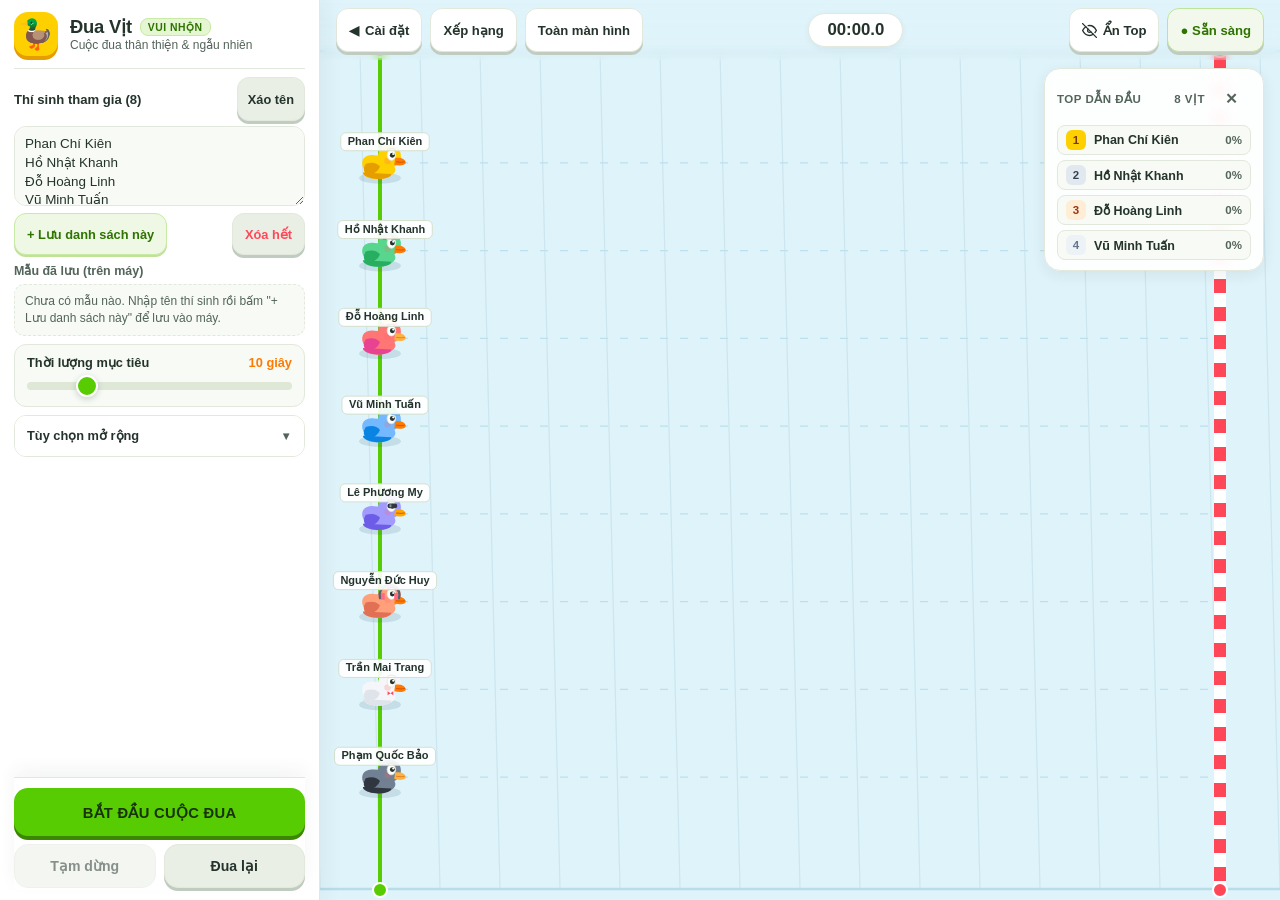
==== commit 7d78c54b: "feat: redesign Duolingo light theme, single-view-height, IndexedDB presets, and sticky actions" ====
--- a/index.html
+++ b/index.html
@@ -3,21 +3,30 @@
 <head>
   <meta charset="UTF-8">
   <meta name="viewport" content="width=device-width, initial-scale=1.0">
-  <title>🦆 DUCK RACE NEXT-GEN | Đua Vịt Siêu Kịch Tính</title>
+  <title>Đua Vịt | Cuộc Đua Vui Nhộn</title>
   <style>
     :root {
-      --bg: #0d131f;
-      --card: #151d2e;
-      --card-border: #24324a;
-      --card-hover: #1c273d;
-      --accent: #f59e0b;
-      --accent-hover: #d97706;
-      --primary: #38bdf8;
-      --success: #10b981;
-      --danger: #ef4444;
-      --text: #f8fafc;
-      --text-muted: #94a3b8;
-      --text-dark: #0f172a;
+      --bg: #f7faf5;
+      --card: #ffffff;
+      --card-border: #e2e8dc;
+      --card-hover: #f2f7ed;
+      --text: #24332b;
+      --text-muted: #53645a;
+      --primary: #58cc02;
+      --primary-hover: #4ebe00;
+      --primary-active: #46a302;
+      --primary-shadow: #3b8702;
+      --primary-text: #183307;
+      --secondary: #eaefe6;
+      --secondary-hover: #dfe6da;
+      --secondary-shadow: #c0ccc0;
+      --accent: #ff7a00;
+      --accent-hover: #e66e00;
+      --danger: #ff4757;
+      --danger-hover: #ee3545;
+      --water-bg: #dff3fa;
+      --water-line: #cce5ee;
+      --font-family: -apple-system, BlinkMacSystemFont, "Segoe UI", Roboto, "Helvetica Neue", Arial, sans-serif;
     }
 
     * {
@@ -25,32 +34,59 @@
       margin: 0;
       padding: 0;
       user-select: none;
+      -webkit-tap-highlight-color: transparent;
     }
 
     body {
-      font-family: -apple-system, BlinkMacSystemFont, "Segoe UI", Roboto, "Helvetica Neue", Arial, sans-serif;
+      font-family: var(--font-family);
       background-color: var(--bg);
       color: var(--text);
       overflow: hidden;
       height: 100vh;
+      height: 100dvh;
       display: flex;
     }
 
-    /* SIDEBAR / DASHBOARD */
+    /* Scrollbar */
+    * {
+      scrollbar-width: thin;
+      scrollbar-color: #bce0ed #f7faf5;
+    }
+
+    *::-webkit-scrollbar {
+      width: 6px;
+      height: 6px;
+    }
+
+    *::-webkit-scrollbar-track {
+      background: #f7faf5;
+    }
+
+    *::-webkit-scrollbar-thumb {
+      background: #cce5ee;
+      border-radius: 4px;
+    }
+
+    /* ==========================================
+       SIDEBAR / OPERATE SURFACE
+       ========================================== */
     #sidebar {
       width: 320px;
       min-width: 320px;
       height: 100%;
+      max-height: 100vh;
       background: var(--card);
-      border-right: 1px solid var(--card-border);
+      border-right: 1.5px solid var(--card-border);
       display: flex;
       flex-direction: column;
-      padding: 16px;
-      gap: 14px;
+      padding: 12px 14px 10px 14px;
+      gap: 8px;
       z-index: 30;
-      box-shadow: 4px 0 24px rgba(0, 0, 0, 0.4);
+      box-shadow: 4px 0 20px rgba(36, 51, 43, 0.06);
       transition: transform 0.28s cubic-bezier(0.16, 1, 0.3, 1), margin-left 0.28s cubic-bezier(0.16, 1, 0.3, 1);
       overflow-y: auto;
+      overflow-x: hidden;
+      position: relative;
     }
 
     #sidebar.collapsed {
@@ -60,401 +96,780 @@
     .brand {
       display: flex;
       align-items: center;
-      gap: 10px;
+      gap: 12px;
       padding-bottom: 12px;
-      border-bottom: 1px solid var(--card-border);
+      border-bottom: 1.5px solid var(--card-border);
     }
 
     .brand-icon {
       font-size: 1.8rem;
-      background: linear-gradient(135deg, #fbbf24, #f59e0b);
-      width: 42px;
-      height: 42px;
+      background: #ffd000;
+      width: 44px;
+      height: 44px;
       display: flex;
       align-items: center;
       justify-content: center;
-      border-radius: 12px;
-      box-shadow: 0 4px 12px rgba(245, 158, 11, 0.35);
+      border-radius: 14px;
+      box-shadow: 0 4px 0 #e69d00;
+      flex-shrink: 0;
     }
 
     .brand-title {
-      font-size: 1.1rem;
+      font-size: 1.15rem;
       font-weight: 800;
-      letter-spacing: -0.3px;
-      color: #ffffff;
+      color: var(--text);
+      letter-spacing: -0.2px;
     }
 
     .brand-badge {
       font-size: 0.65rem;
       text-transform: uppercase;
-      padding: 2px 6px;
-      background: rgba(245, 158, 11, 0.15);
-      color: #fbbf24;
-      border: 1px solid rgba(245, 158, 11, 0.4);
-      border-radius: 6px;
-      font-weight: 700;
+      padding: 2px 7px;
+      background: #e5f6d3;
+      color: #2f7300;
+      border: 1px solid #c8eaa4;
+      border-radius: 8px;
+      font-weight: 800;
       letter-spacing: 0.5px;
     }
 
     .form-group {
       display: flex;
       flex-direction: column;
-      gap: 6px;
+      gap: 5px;
+      flex: 0 0 auto;
     }
 
     .section-title {
-      font-size: 0.78rem;
-      font-weight: 700;
-      text-transform: uppercase;
-      letter-spacing: 0.5px;
-      color: var(--text-muted);
       display: flex;
       justify-content: space-between;
       align-items: center;
-    }
-
-    textarea {
+      font-size: 0.82rem;
+      font-weight: 700;
+      color: var(--text);
+    }
+
+    textarea#names-input {
       width: 100%;
-      height: 130px;
-      background: #090e17;
-      border: 1px solid var(--card-border);
-      border-radius: 10px;
-      padding: 10px;
-      color: #fff;
+      height: 80px;
+      min-height: 65px;
+      max-height: 110px;
+      background: var(--bg);
+      border: 1.5px solid var(--card-border);
+      border-radius: 12px;
+      padding: 8px 10px;
+      color: var(--text);
       font-family: inherit;
-      font-size: 0.88rem;
-      line-height: 1.45;
-      resize: none;
+      font-size: 0.84rem;
+      line-height: 1.4;
+      resize: vertical;
       outline: none;
-      transition: border-color 0.2s;
-    }
-
-    textarea:focus {
+      box-sizing: border-box;
+      transition: border-color 0.15s ease, box-shadow 0.15s ease;
+      user-select: text;
+      margin-bottom: 2px;
+    }
+
+    .names-actions-row {
+      display: flex;
+      justify-content: space-between;
+      align-items: center;
+      gap: 8px;
+    }
+
+    textarea#names-input:focus {
       border-color: var(--primary);
-      box-shadow: 0 0 0 2px rgba(56, 189, 248, 0.25);
-    }
-
-    textarea:disabled {
+      box-shadow: 0 0 0 3px rgba(88, 204, 2, 0.2);
+    }
+
+    textarea#names-input:disabled {
       opacity: 0.6;
       cursor: not-allowed;
-      background: #070b12;
-    }
-
+      background: #f0f4ec;
+    }
+
+    /* 3D TACTILE BUTTONS */
     .btn-row {
-      display: flex;
+      display: grid;
+      grid-template-columns: repeat(2, 1fr);
       gap: 6px;
-      flex-wrap: wrap;
     }
 
     .btn-sm {
-      background: #1a2538;
-      border: 1px solid var(--card-border);
-      color: #cbd5e1;
-      padding: 5px 9px;
-      border-radius: 8px;
-      font-size: 0.75rem;
-      font-weight: 600;
+      min-height: 44px;
+      padding: 0 10px;
+      background: var(--secondary);
+      border: 1.5px solid var(--card-border);
+      border-radius: 12px;
+      color: var(--text);
+      font-family: inherit;
+      font-size: 0.8rem;
+      font-weight: 700;
       cursor: pointer;
-      transition: all 0.15s;
+      display: inline-flex;
+      align-items: center;
+      justify-content: center;
+      box-shadow: 0 3px 0 var(--secondary-shadow);
+      transform: translateY(0);
+      transition: background-color 0.1s ease, transform 0.1s ease, box-shadow 0.1s ease;
     }
 
     .btn-sm:hover:not(:disabled) {
-      background: #24334d;
-      color: #fff;
+      background: var(--secondary-hover);
+    }
+
+    .btn-sm:active:not(:disabled) {
+      transform: translateY(2px);
+      box-shadow: 0 1px 0 var(--secondary-shadow);
     }
 
     .btn-sm:disabled {
-      opacity: 0.5;
+      opacity: 0.55;
       cursor: not-allowed;
-    }
-
-    .slider-group {
-      background: #090e17;
-      border: 1px solid var(--card-border);
-      border-radius: 10px;
-      padding: 10px 12px;
+      box-shadow: none;
+      transform: none;
+    }
+
+    /* CUSTOM PRESETS (INDEXEDDB) */
+    .preset-manager-box {
       display: flex;
       flex-direction: column;
       gap: 6px;
     }
 
+    .preset-header {
+      display: flex;
+      justify-content: space-between;
+      align-items: center;
+      gap: 8px;
+    }
+
+    .btn-preset-action {
+      min-height: 42px;
+      background: #eef8e5;
+      border: 1.5px solid #c8eaa4;
+      color: #2f7300;
+      font-family: inherit;
+      font-size: 0.8rem;
+      font-weight: 800;
+      cursor: pointer;
+      padding: 0 12px;
+      border-radius: 12px;
+      display: inline-flex;
+      align-items: center;
+      gap: 6px;
+      box-shadow: 0 2px 0 #bfe198;
+      transition: all 0.1s ease;
+    }
+
+    .btn-preset-action:hover:not(:disabled) {
+      background: #e1f4d0;
+    }
+
+    .btn-preset-action:active:not(:disabled) {
+      transform: translateY(1px);
+      box-shadow: 0 1px 0 #bfe198;
+    }
+
+    .btn-preset-action:disabled {
+      opacity: 0.5;
+      cursor: not-allowed;
+      box-shadow: none;
+    }
+
+    .preset-inline-form {
+      background: var(--bg);
+      border: 1.5px solid var(--card-border);
+      border-radius: 12px;
+      padding: 8px;
+      display: flex;
+      flex-direction: column;
+      gap: 6px;
+    }
+
+    .preset-inline-form[hidden] {
+      display: none !important;
+    }
+
+    .preset-inline-form input[type="text"] {
+      width: 100%;
+      height: 38px;
+      background: #ffffff;
+      border: 1.5px solid var(--card-border);
+      border-radius: 8px;
+      padding: 0 10px;
+      font-family: inherit;
+      font-size: 0.82rem;
+      color: var(--text);
+      outline: none;
+      box-sizing: border-box;
+    }
+
+    .preset-inline-form input[type="text"]:focus {
+      border-color: var(--primary);
+      box-shadow: 0 0 0 2px rgba(88, 204, 2, 0.2);
+    }
+
+    .custom-presets-grid {
+      display: flex;
+      flex-wrap: wrap;
+      gap: 6px;
+      max-height: 120px;
+      overflow-y: auto;
+    }
+
+    .custom-preset-chip {
+      display: inline-flex;
+      align-items: center;
+      min-height: 42px;
+      background: var(--secondary);
+      border: 1.5px solid var(--card-border);
+      border-radius: 12px;
+      overflow: hidden;
+      box-shadow: 0 2px 0 var(--secondary-shadow);
+      transition: all 0.1s ease;
+    }
+
+    .custom-preset-chip:hover:not(.disabled) {
+      background: var(--secondary-hover);
+    }
+
+    .btn-load-preset {
+      min-height: 42px;
+      background: none;
+      border: none;
+      padding: 0 10px;
+      font-family: inherit;
+      font-size: 0.8rem;
+      font-weight: 700;
+      color: var(--text);
+      cursor: pointer;
+      display: inline-flex;
+      align-items: center;
+      gap: 6px;
+    }
+
+    .btn-load-preset:disabled {
+      cursor: not-allowed;
+    }
+
+    .preset-count-badge {
+      font-size: 0.72rem;
+      font-weight: 800;
+      color: var(--text-muted);
+      background: rgba(0, 0, 0, 0.06);
+      padding: 2px 6px;
+      border-radius: 6px;
+    }
+
+    .btn-del-preset {
+      min-height: 42px;
+      min-width: 40px;
+      background: none;
+      border: none;
+      border-left: 1px solid var(--card-border);
+      padding: 0 10px;
+      font-size: 0.8rem;
+      font-weight: 800;
+      color: var(--text-muted);
+      cursor: pointer;
+      display: inline-flex;
+      align-items: center;
+      justify-content: center;
+      transition: background 0.1s ease, color 0.1s ease;
+    }
+
+    .btn-del-preset:hover:not(:disabled) {
+      background: #fee2e2;
+      color: #dc2626;
+    }
+
+    .btn-del-preset:disabled {
+      cursor: not-allowed;
+      opacity: 0.4;
+    }
+
+    .empty-preset-notice {
+      font-size: 0.75rem;
+      color: var(--text-muted);
+      line-height: 1.4;
+      background: var(--bg);
+      border: 1px dashed var(--card-border);
+      border-radius: 10px;
+      padding: 8px 10px;
+      width: 100%;
+      box-sizing: border-box;
+    }
+
+    /* HUD CLOSE BUTTON */
+    .hud-close-btn {
+      pointer-events: auto;
+      background: none;
+      border: none;
+      font-size: 0.95rem;
+      font-weight: 800;
+      color: var(--text-muted);
+      cursor: pointer;
+      min-width: 40px;
+      min-height: 40px;
+      padding: 0 8px;
+      border-radius: 8px;
+      line-height: 1;
+      display: inline-flex;
+      align-items: center;
+      justify-content: center;
+      transition: background 0.15s ease, color 0.15s ease;
+    }
+
+    .hud-close-btn:hover {
+      background: #e2e8dc;
+      color: var(--text);
+    }
+
+    .leaderboard-hud[hidden] {
+      display: none !important;
+    }
+
+    .slider-group {
+      display: flex;
+      flex-direction: column;
+      gap: 6px;
+      background: var(--bg);
+      padding: 10px 12px;
+      border-radius: 12px;
+      border: 1.5px solid var(--card-border);
+    }
+
     .slider-header {
       display: flex;
       justify-content: space-between;
-      font-size: 0.82rem;
-      font-weight: 600;
-    }
-
-    input[type=range] {
+      font-size: 0.8rem;
+      font-weight: 700;
+      color: var(--text);
+    }
+
+    input[type="range"] {
+      -webkit-appearance: none;
+      appearance: none;
       width: 100%;
-      accent-color: var(--accent);
+      height: 8px;
+      background: #dfe8d7;
+      border-radius: 6px;
+      outline: none;
+      margin: 6px 0;
       cursor: pointer;
     }
 
-    input[type=range]:disabled {
-      opacity: 0.5;
-      cursor: not-allowed;
-    }
-
-    .options-grid {
-      display: grid;
-      grid-template-columns: 1fr 1fr;
+    input[type="range"]::-webkit-slider-thumb {
+      -webkit-appearance: none;
+      appearance: none;
+      width: 22px;
+      height: 22px;
+      border-radius: 50%;
+      background: var(--primary);
+      border: 2px solid #ffffff;
+      box-shadow: 0 2px 6px rgba(36, 51, 43, 0.2);
+      cursor: pointer;
+    }
+
+    /* COLLAPSIBLE OPTIONS ACCORDION */
+    .options-accordion {
+      border: 1.5px solid var(--card-border);
+      border-radius: 12px;
+      background: var(--bg);
+      overflow: hidden;
+      transition: all 0.15s ease;
+    }
+
+    .options-accordion summary {
+      min-height: 40px;
+      padding: 0 12px;
+      display: flex;
+      justify-content: space-between;
+      align-items: center;
+      font-size: 0.8rem;
+      font-weight: 700;
+      color: var(--text);
+      cursor: pointer;
+      user-select: none;
+      background: var(--card);
+    }
+
+    .options-accordion summary::-webkit-details-marker {
+      display: none;
+    }
+
+    .options-accordion summary .accordion-icon {
+      font-size: 0.72rem;
+      color: var(--text-muted);
+      transition: transform 0.2s ease;
+    }
+
+    .options-accordion[open] summary .accordion-icon {
+      transform: rotate(180deg);
+    }
+
+    .options-list {
+      padding: 8px 10px;
+      display: flex;
+      flex-direction: column;
       gap: 6px;
-    }
-
-    .option-card {
-      background: #090e17;
-      border: 1px solid var(--card-border);
-      border-radius: 8px;
-      padding: 7px 9px;
+      border-top: 1px solid var(--card-border);
+      background: var(--bg);
+    }
+
+    .option-card-row {
+      min-height: 40px;
       display: flex;
+      justify-content: space-between;
       align-items: center;
-      gap: 7px;
-      font-size: 0.78rem;
+      padding: 6px 12px;
+      background: #ffffff;
+      border: 1.5px solid var(--card-border);
+      border-radius: 10px;
       cursor: pointer;
+      font-size: 0.8rem;
+      font-weight: 700;
       color: var(--text);
-    }
-
-    .option-card input {
-      accent-color: var(--accent);
+      transition: all 0.1s ease;
+    }
+
+    .option-card-row:hover {
+      border-color: #cce5b8;
+      background: #f9fdf7;
+    }
+
+    .option-card-row input[type="checkbox"] {
+      width: 18px;
+      height: 18px;
+      accent-color: var(--primary);
       cursor: pointer;
     }
 
+    /* STICKY BOTTOM ACTIONS (ALWAYS IN VIEW WITHOUT SCROLLING) */
     .actions {
       display: flex;
       flex-direction: column;
       gap: 8px;
       margin-top: auto;
-      padding-top: 8px;
+      padding: 10px 0 2px 0;
+      position: sticky;
+      bottom: 0;
+      background: var(--card);
+      z-index: 25;
+      border-top: 1.5px solid var(--card-border);
+      box-shadow: 0 -8px 16px rgba(36, 51, 43, 0.05);
+    }
+
+    .btn-icon-svg {
+      display: inline-flex;
+      align-items: center;
+      justify-content: center;
+      line-height: 1;
+    }
+
+    .btn-icon-svg svg {
+      display: block;
     }
 
     .btn-primary {
-      background: var(--accent);
+      min-height: 48px;
+      padding: 0 20px;
+      background: var(--primary);
+      color: var(--primary-text);
       border: none;
-      color: var(--text-dark);
+      border-radius: 14px;
+      font-family: inherit;
+      font-size: 0.92rem;
       font-weight: 800;
-      font-size: 0.95rem;
-      padding: 12px;
-      border-radius: 10px;
+      letter-spacing: 0.3px;
       cursor: pointer;
       display: flex;
       align-items: center;
       justify-content: center;
-      gap: 6px;
-      box-shadow: 0 4px 14px rgba(245, 158, 11, 0.35);
-      transition: transform 0.1s, background-color 0.15s, opacity 0.15s;
+      gap: 8px;
+      box-shadow: 0 4px 0 var(--primary-shadow);
+      transform: translateY(0);
+      transition: background-color 0.1s ease, transform 0.1s ease, box-shadow 0.1s ease;
     }
 
     .btn-primary:hover:not(:disabled) {
-      background: var(--accent-hover);
-      transform: translateY(-1px);
+      background: var(--primary-hover);
     }
 
     .btn-primary:active:not(:disabled) {
-      transform: translateY(1px);
+      transform: translateY(2px);
+      box-shadow: 0 2px 0 var(--primary-shadow);
     }
 
     .btn-primary:disabled {
-      opacity: 0.5;
+      opacity: 0.55;
       cursor: not-allowed;
       box-shadow: none;
       transform: none;
     }
 
     .btn-secondary {
-      background: #1a2538;
-      border: 1px solid var(--card-border);
-      color: #e2e8f0;
+      min-height: 44px;
+      padding: 0 16px;
+      background: var(--secondary);
+      color: var(--text);
+      border: 1.5px solid var(--card-border);
+      border-radius: 14px;
+      font-family: inherit;
+      font-size: 0.88rem;
       font-weight: 700;
-      font-size: 0.82rem;
-      padding: 9px;
-      border-radius: 8px;
       cursor: pointer;
       display: flex;
       align-items: center;
       justify-content: center;
-      gap: 6px;
-      transition: background 0.15s;
+      box-shadow: 0 3px 0 var(--secondary-shadow);
+      transform: translateY(0);
+      transition: background-color 0.1s ease, transform 0.1s ease, box-shadow 0.1s ease;
     }
 
     .btn-secondary:hover:not(:disabled) {
-      background: #24334d;
-      color: #fff;
+      background: var(--secondary-hover);
+    }
+
+    .btn-secondary:active:not(:disabled) {
+      transform: translateY(2px);
+      box-shadow: 0 1px 0 var(--secondary-shadow);
     }
 
     .btn-secondary:disabled {
-      opacity: 0.5;
+      opacity: 0.55;
       cursor: not-allowed;
-    }
-
-    /* MAIN STAGE */
+      box-shadow: none;
+      transform: none;
+    }
+
+    /* ==========================================
+       MAIN STAGE (MONITOR SURFACE)
+       ========================================== */
     #stage-container {
       flex: 1;
+      position: relative;
       height: 100%;
-      position: relative;
-      background: #0369a1;
+      background: var(--water-bg);
       overflow: hidden;
+      display: flex;
+      flex-direction: column;
       min-width: 0;
     }
 
     #gameCanvas {
+      position: absolute;
+      top: 0;
+      left: 0;
       width: 100%;
       height: 100%;
       display: block;
-    }
-
-    /* TOP BAR OVERLAY */
+      background: transparent;
+    }
+
+    /* TOP BAR HUD */
     .top-bar {
-      position: absolute;
-      top: 14px;
-      left: 16px;
+      position: sticky;
+      top: 0;
+      left: 0;
+      right: 0;
+      height: 60px;
+      padding: 0 16px;
+      display: flex;
+      align-items: center;
+      justify-content: space-between;
+      z-index: 15;
+      pointer-events: none;
+      background: linear-gradient(180deg, rgba(223, 243, 250, 0.95) 0%, rgba(223, 243, 250, 0.6) 80%, transparent 100%);
+      backdrop-filter: blur(4px);
+      -webkit-backdrop-filter: blur(4px);
+    }
+
+    .top-bar-left, .top-bar-right {
+      display: flex;
+      align-items: center;
+      gap: 8px;
+      pointer-events: auto;
+    }
+
+    .glass-btn, #btn-results {
+      min-height: 44px;
+      padding: 0 12px;
+      background: #ffffff;
+      border: 1.5px solid var(--card-border);
+      border-radius: 12px;
+      color: var(--text);
+      font-family: inherit;
+      font-size: 0.82rem;
+      font-weight: 700;
+      cursor: pointer;
+      display: inline-flex;
+      align-items: center;
+      gap: 6px;
+      box-shadow: 0 3px 0 var(--secondary-shadow);
+      transform: translateY(0);
+      transition: background-color 0.1s ease, transform 0.1s ease, box-shadow 0.1s ease;
+    }
+
+    .glass-btn:hover:not(:disabled), #btn-results:hover:not(:disabled) {
+      background: var(--card-hover);
+    }
+
+    .glass-btn:active:not(:disabled), #btn-results:active:not(:disabled) {
+      transform: translateY(2px);
+      box-shadow: 0 1px 0 var(--secondary-shadow);
+    }
+
+    .timer-pill {
+      pointer-events: auto;
+      background: #ffffff;
+      border: 1.5px solid var(--card-border);
+      border-radius: 20px;
+      padding: 6px 18px;
+      font-size: 1.05rem;
+      font-weight: 800;
+      font-variant-numeric: tabular-nums;
+      color: var(--text);
+      box-shadow: 0 2px 6px rgba(36, 51, 43, 0.06);
+      display: flex;
+      align-items: center;
+      justify-content: center;
+    }
+
+    /* LEADERBOARD HUD */
+    .leaderboard-hud {
+      position: fixed;
+      top: 68px;
       right: 16px;
+      width: 220px;
+      background: rgba(255, 255, 255, 0.94);
+      border: 1.5px solid var(--card-border);
+      border-radius: 16px;
+      padding: 10px 12px;
+      box-shadow: 0 4px 14px rgba(36, 51, 43, 0.08);
+      z-index: 12;
+      backdrop-filter: blur(6px);
+      -webkit-backdrop-filter: blur(6px);
+      pointer-events: none;
+    }
+
+    .hud-title {
       display: flex;
       justify-content: space-between;
       align-items: center;
-      pointer-events: none;
-      z-index: 10;
-    }
-
-    .top-bar-left, .top-bar-right {
-      display: flex;
-      gap: 8px;
-      pointer-events: auto;
-    }
-
-    .glass-btn {
-      background: rgba(15, 23, 42, 0.85);
-      border: 1px solid rgba(255, 255, 255, 0.15);
-      color: #fff;
-      padding: 7px 12px;
-      border-radius: 10px;
-      font-size: 0.82rem;
-      font-weight: 700;
-      display: flex;
-      align-items: center;
-      gap: 6px;
-      cursor: pointer;
-      box-shadow: 0 4px 12px rgba(0,0,0,0.3);
-      transition: all 0.15s;
-    }
-
-    .glass-btn:hover {
-      background: rgba(30, 41, 59, 0.95);
-      border-color: rgba(255, 255, 255, 0.3);
-    }
-
-    .timer-pill {
-      background: rgba(15, 23, 42, 0.9);
-      border: 1px solid rgba(245, 158, 11, 0.5);
-      color: #fbbf24;
-      padding: 6px 16px;
-      border-radius: 9999px;
-      font-family: ui-monospace, SFMono-Regular, Menlo, Monaco, Consolas, monospace;
-      font-size: 1.05rem;
+      font-size: 0.72rem;
       font-weight: 800;
-      letter-spacing: 1px;
-      box-shadow: 0 4px 15px rgba(0,0,0,0.4);
-    }
-
-    /* LEADERBOARD HUD */
-    .leaderboard-hud {
-      position: absolute;
-      top: 68px;
-      left: 16px;
-      background: rgba(15, 23, 42, 0.88);
-      border: 1px solid rgba(255, 255, 255, 0.12);
-      border-radius: 12px;
-      padding: 9px 12px;
-      width: 200px;
-      max-height: 220px;
-      overflow-y: auto;
-      pointer-events: none;
-      z-index: 10;
-      box-shadow: 0 6px 20px rgba(0,0,0,0.4);
-      transition: opacity 0.25s;
-    }
-
-    .hud-title {
-      font-size: 0.68rem;
-      font-weight: 800;
+      color: var(--text-muted);
+      margin-bottom: 6px;
       text-transform: uppercase;
       letter-spacing: 0.5px;
-      color: #94a3b8;
-      margin-bottom: 6px;
+    }
+
+    #hud-leader-list {
       display: flex;
-      justify-content: space-between;
+      flex-direction: column;
+      gap: 5px;
     }
 
     .hud-item {
       display: flex;
       align-items: center;
-      gap: 7px;
+      gap: 8px;
       font-size: 0.78rem;
       font-weight: 700;
-      margin-bottom: 4px;
-      color: #fff;
+      background: var(--bg);
+      padding: 4px 8px;
+      border-radius: 8px;
+      border: 1px solid var(--card-border);
     }
 
     .hud-rank {
-      width: 18px;
-      height: 18px;
-      border-radius: 5px;
+      width: 20px;
+      height: 20px;
+      border-radius: 6px;
       display: flex;
       align-items: center;
       justify-content: center;
-      font-size: 0.65rem;
-      font-weight: 900;
+      font-size: 0.72rem;
+      font-weight: 800;
       flex-shrink: 0;
     }
 
-    .rank-1 { background: #fbbf24; color: #78350f; }
-    .rank-2 { background: #cbd5e1; color: #334155; }
-    .rank-3 { background: #f97316; color: #7c2d12; }
-    .rank-default { background: #334155; color: #94a3b8; }
-
-    /* SLOW MO BANNER */
+    .rank-1 { background: #ffd000; color: #78350f; }
+    .rank-2 { background: #e2e8f0; color: #334155; }
+    .rank-3 { background: #ffedd5; color: #9a3412; }
+    .rank-default { background: #edf2f7; color: #64748b; }
+
+    /* SLOW MOTION BANNER */
     #slowmo-banner {
-      position: absolute;
-      top: 24px;
+      position: fixed;
+      top: 74px;
       left: 50%;
-      transform: translateX(-50%) scale(0.9);
-      background: rgba(220, 38, 38, 0.95);
-      border: 1px solid #ffffff;
-      color: #fff;
-      font-size: 1rem;
-      font-weight: 900;
+      transform: translateX(-50%) translateY(-20px);
+      background: #ff7a00;
+      color: #ffffff;
       padding: 6px 18px;
-      border-radius: 9999px;
-      letter-spacing: 1px;
-      box-shadow: 0 4px 20px rgba(239, 68, 68, 0.6);
+      border-radius: 20px;
+      font-weight: 800;
+      font-size: 0.85rem;
+      letter-spacing: 0.5px;
+      box-shadow: 0 4px 14px rgba(255, 122, 0, 0.35);
+      z-index: 14;
+      opacity: 0;
       pointer-events: none;
-      opacity: 0;
-      transition: all 0.25s ease-out;
-      z-index: 15;
+      transition: all 0.25s ease;
     }
 
     #slowmo-banner.active {
       opacity: 1;
-      transform: translateX(-50%) scale(1);
-    }
-
-    /* WINNER MODAL / PODIUM */
-    #winner-modal {
-      position: absolute;
-      inset: 0;
-      background: rgba(10, 15, 26, 0.85);
+      transform: translateX(-50%) translateY(0);
+    }
+
+    /* MOBILE CONTROLS */
+    #mobile-controls {
+      display: none;
+      position: fixed;
+      bottom: 12px;
+      left: 12px;
+      right: 12px;
+      gap: 8px;
+      z-index: 25;
+      background: rgba(255, 255, 255, 0.95);
+      padding: 8px;
+      border-radius: 16px;
+      border: 1.5px solid var(--card-border);
+      box-shadow: 0 10px 30px rgba(36, 51, 43, 0.15);
       backdrop-filter: blur(8px);
       -webkit-backdrop-filter: blur(8px);
+    }
+
+    #mobile-controls button {
+      flex: 1;
+      min-height: 44px;
+      min-width: 44px;
+    }
+
+    /* ==========================================
+       RESULTS MODAL (PODIUM & FULL RANKINGS)
+       ========================================== */
+    #winner-modal {
+      position: fixed;
+      inset: 0;
+      background: rgba(36, 51, 43, 0.45);
+      backdrop-filter: blur(4px);
+      -webkit-backdrop-filter: blur(4px);
       display: flex;
       align-items: center;
       justify-content: center;
       z-index: 100;
+      padding: 16px;
       opacity: 0;
       pointer-events: none;
-      transition: opacity 0.25s ease;
-    }
-
-    #winner-modal.active {
+      transition: opacity 0.2s ease;
+    }
+
+    #winner-modal:not([hidden]) {
       opacity: 1;
       pointer-events: auto;
     }
@@ -464,71 +879,160 @@
     }
 
     .podium-card {
-      background: linear-gradient(145deg, #182236, #0f172a);
-      border: 2px solid var(--accent);
+      background: #ffffff;
+      border: 2px solid var(--card-border);
+      border-radius: 24px;
+      width: 100%;
+      max-width: 480px;
+      max-height: calc(100vh - 32px);
+      max-height: calc(100dvh - 32px);
+      padding: 20px 24px;
+      box-shadow: 0 12px 36px rgba(36, 51, 43, 0.16);
+      display: flex;
+      flex-direction: column;
+      gap: 10px;
+      text-align: center;
+      transform: scale(0.96);
+      transition: transform 0.2s cubic-bezier(0.16, 1, 0.3, 1);
+    }
+
+    #winner-modal:not([hidden]) .podium-card {
+      transform: scale(1);
+    }
+
+    #results-title {
+      font-size: 1.25rem;
+      font-weight: 800;
+      color: var(--text);
+    }
+
+    #results-summary {
+      font-size: 0.82rem;
+      color: var(--text-muted);
+      font-weight: 600;
+    }
+
+    .trophy-badge {
+      display: inline-block;
+      align-self: center;
+      padding: 4px 14px;
+      background: #fef3c7;
+      color: #92400e;
+      border: 1.5px solid #fcd34d;
       border-radius: 20px;
-      padding: 28px 32px;
-      text-align: center;
-      max-width: 440px;
-      width: 90%;
-      box-shadow: 0 16px 50px rgba(0, 0, 0, 0.7);
-      transform: scale(0.94);
-      transition: transform 0.3s cubic-bezier(0.16, 1, 0.3, 1);
-    }
-
-    #winner-modal.active .podium-card {
-      transform: scale(1);
-    }
-
-    .trophy-badge {
-      font-size: 3.5rem;
-      margin-bottom: 8px;
-      display: inline-block;
+      font-size: 0.78rem;
+      font-weight: 800;
+      letter-spacing: 0.5px;
     }
 
     .winner-subtitle {
-      font-size: 0.8rem;
+      font-size: 0.75rem;
+      font-weight: 700;
+      color: var(--text-muted);
       text-transform: uppercase;
-      letter-spacing: 1.5px;
-      color: #fbbf24;
+      letter-spacing: 0.5px;
+    }
+
+    .winner-name {
+      font-size: 1.4rem;
       font-weight: 800;
-      margin-bottom: 4px;
-    }
-
-    .winner-name {
-      font-size: 1.8rem;
-      font-weight: 900;
-      color: #ffffff;
-      margin-bottom: 20px;
+      color: var(--text);
       word-break: break-word;
     }
 
     .podium-ranks {
-      display: grid;
-      grid-template-columns: 1fr 1fr;
+      display: flex;
+      justify-content: center;
       gap: 10px;
-      background: rgba(0, 0, 0, 0.25);
-      padding: 12px;
+      padding: 8px 12px;
+      background: var(--bg);
+      border: 1px solid var(--card-border);
       border-radius: 12px;
-      margin-bottom: 20px;
     }
 
     .podium-subitem {
-      text-align: left;
-      font-size: 0.8rem;
+      flex: 1;
+      display: flex;
+      flex-direction: column;
+      gap: 2px;
+      font-size: 0.75rem;
     }
 
     .podium-subitem span {
       color: var(--text-muted);
-      font-size: 0.7rem;
-      display: block;
-      margin-bottom: 2px;
+      font-weight: 700;
+      font-size: 0.68rem;
     }
 
     .podium-subitem strong {
-      color: #fff;
-      font-size: 0.9rem;
-      word-break: break-word;
+      color: var(--text);
+      font-size: 0.82rem;
+      overflow: hidden;
+      text-overflow: ellipsis;
+      white-space: nowrap;
+    }
+
+    .results-scroll {
+      flex: 1;
+      min-height: 100px;
+      max-height: 200px;
+      overflow-y: auto;
+      border: 1.5px solid var(--card-border);
+      border-radius: 14px;
+      background: #ffffff;
+      outline: none;
+      padding-bottom: 4px;
+    }
+
+    .results-scroll:focus {
+      border-color: var(--primary);
+    }
+
+    #results-table {
+      width: 100%;
+      border-collapse: collapse;
+      font-size: 0.82rem;
+      text-align: left;
+    }
+
+    #results-table caption {
+      text-align: left;
+      font-size: 0.72rem;
+      color: var(--text-muted);
+      padding: 6px 10px;
+      background: var(--bg);
+      border-bottom: 1px solid var(--card-border);
+    }
+
+    #results-table th {
+      padding: 8px 10px;
+      background: var(--bg);
+      font-weight: 800;
+      color: var(--text-muted);
+      border-bottom: 1.5px solid var(--card-border);
+      position: sticky;
+      top: 0;
+      z-index: 2;
+    }
+
+    #results-table td {
+      padding: 7px 10px;
+      border-bottom: 1px solid #edf2e8;
+      color: var(--text);
+      font-variant-numeric: tabular-nums;
+    }
+
+    #results-table tr.result-top-1 td {
+      background: #fffbeb;
+      font-weight: 700;
+    }
+
+    #results-table tr.result-top-2 td {
+      background: #f8fafc;
+    }
+
+    #results-table tr.result-top-3 td {
+      background: #fff7ed;
     }
 
     .modal-actions {
@@ -538,73 +1042,324 @@
     }
 
     .btn-eliminate {
-      background: linear-gradient(135deg, #ef4444, #dc2626);
-      border: none;
-      color: #fff;
-      font-weight: 800;
-      font-size: 0.9rem;
-      padding: 11px;
-      border-radius: 10px;
+      min-height: 44px;
+      padding: 0 16px;
+      background: #fff1f2;
+      color: #be123c;
+      border: 1.5px solid #fecdd3;
+      border-radius: 12px;
+      font-family: inherit;
+      font-size: 0.85rem;
+      font-weight: 700;
       cursor: pointer;
-      box-shadow: 0 4px 12px rgba(239, 68, 68, 0.3);
-      transition: all 0.15s;
+      box-shadow: 0 3px 0 rgba(244, 63, 94, 0.2);
+      transform: translateY(0);
+      transition: all 0.1s ease;
     }
 
     .btn-eliminate:hover {
-      filter: brightness(1.1);
-    }
-
-    /* RESPONSIVE FOR MOBILE (< 768px) */
+      background: #ffe4e6;
+    }
+
+    .btn-eliminate:active {
+      transform: translateY(2px);
+      box-shadow: 0 1px 0 rgba(244, 63, 94, 0.2);
+    }
+
+    /* ==========================================
+       RESPONSIVE BREAKPOINTS
+       ========================================== */
+    .btn-close, #btn-close-sidebar {
+      background: #f1f5f9;
+      border: 1.5px solid var(--border);
+      border-radius: 8px;
+      width: 36px;
+      height: 36px;
+      display: inline-flex;
+      align-items: center;
+      justify-content: center;
+      font-size: 1rem;
+      font-weight: 700;
+      color: var(--text-muted);
+      cursor: pointer;
+      transition: background 0.15s ease, color 0.15s ease;
+      flex-shrink: 0;
+    }
+
+    .btn-close:hover, #btn-close-sidebar:hover {
+      background: #e2e8f0;
+      color: var(--text);
+    }
+
+    @media (min-width: 768px) {
+      #btn-close-sidebar {
+        display: none !important;
+      }
+    }
+
     @media (max-width: 767px) {
       body {
         flex-direction: column;
       }
 
       #sidebar {
-        position: absolute;
+        position: fixed;
         bottom: 0;
         left: 0;
         width: 100%;
         min-width: 100%;
         height: 75vh;
+        height: 75dvh;
         border-right: none;
-        border-top: 1px solid var(--card-border);
+        border-top: 2px solid var(--card-border);
         border-radius: 20px 20px 0 0;
-        box-shadow: 0 -8px 30px rgba(0,0,0,0.6);
+        box-shadow: 0 -8px 30px rgba(36, 51, 43, 0.15);
         transform: translateY(100%);
         margin-left: 0 !important;
-        transition: transform 0.28s ease;
+        transition: transform 0.28s cubic-bezier(0.16, 1, 0.3, 1), visibility 0.28s;
+        z-index: 50;
+        visibility: hidden;
       }
 
       #sidebar.open {
         transform: translateY(0);
-      }
-
-      #stage-container {
-        width: 100% !important;
-        height: 100% !important;
+        visibility: visible;
+      }
+
+      #mobile-controls {
+        display: flex;
       }
 
       .leaderboard-hud {
-        max-height: 150px;
-        width: 160px;
+        display: none;
+      }
+
+      .top-bar {
+        display: grid;
+        grid-template-columns: 1fr auto;
+        grid-template-rows: auto auto;
+        row-gap: 6px;
+        column-gap: 6px;
+        height: auto;
+        top: 6px;
+        left: 8px;
+        right: 8px;
+        padding: 4px 6px;
+      }
+
+      .top-bar-left {
+        grid-column: 1 / -1;
+        grid-row: 1;
+        min-width: 0;
+        display: flex;
+        gap: 6px;
+      }
+
+      .top-bar-right {
+        grid-column: 1;
+        grid-row: 2;
+      }
+
+      .timer-pill {
+        grid-column: 2;
+        grid-row: 2;
+        font-size: 0.95rem;
+        padding: 4px 12px;
+      }
+
+      .glass-btn, #btn-results {
+        min-height: 44px;
+        padding: 6px 10px;
+        font-size: 0.75rem;
+      }
+    }
+
+    @media (max-width: 340px) {
+      .top-bar {
+        top: 4px;
+        left: 4px;
+        right: 4px;
+      }
+
+      .glass-btn, #btn-results {
+        padding: 4px 8px;
+        font-size: 0.7rem;
+      }
+
+      .timer-pill {
+        padding: 3px 10px;
+        font-size: 0.85rem;
+      }
+
+      .podium-card {
+        padding: 14px 10px;
+      }
+    }
+
+    @media (max-height: 600px) {
+      .podium-card {
+        padding: 12px 16px;
+        gap: 6px;
+      }
+
+      .trophy-badge, .podium-ranks {
+        display: none;
+      }
+
+      .winner-name {
+        font-size: 1.1rem;
+      }
+
+      .results-scroll {
+        min-height: 70px;
+        max-height: 120px;
+      }
+
+      .modal-actions {
+        gap: 5px;
+      }
+    }
+
+    @media (max-height: 500px) and (orientation: landscape) {
+      #sidebar {
+        padding: 4px 8px;
+        gap: 2px;
+      }
+
+      .preset-manager-box {
+        display: none;
+      }
+
+      .brand {
+        padding-bottom: 2px;
+        gap: 6px;
+      }
+
+      .brand-icon {
+        width: 28px;
+        height: 28px;
+        font-size: 1rem;
+      }
+
+      .brand-title {
+        font-size: 0.9rem;
+      }
+
+      .brand p {
+        display: none;
+      }
+
+      .form-group {
+        gap: 2px;
+      }
+
+      .section-title {
+        font-size: 0.7rem;
+      }
+
+      #names-input {
+        height: 38px;
+        min-height: 36px;
+        padding: 3px 6px;
+        font-size: 0.72rem;
+      }
+
+      .btn-row {
+        gap: 3px;
+        margin-bottom: 1px;
+      }
+
+      .btn-row .btn-sm {
+        padding: 2px 5px;
+        font-size: 0.68rem;
+      }
+
+      .slider-group {
+        gap: 1px;
+      }
+
+      .slider-header {
+        font-size: 0.68rem;
+      }
+
+      .options-grid {
+        display: none;
+      }
+
+      .actions {
+        margin-top: 1px;
+        gap: 3px;
+      }
+
+      .btn-primary {
+        padding: 6px 10px;
+        min-height: 40px;
+        font-size: 0.82rem;
+      }
+
+      .btn-secondary {
+        padding: 4px 6px;
+        min-height: 34px;
+        font-size: 0.72rem;
+      }
+
+      .podium-card {
+        max-height: 94vh;
+        max-height: 94dvh;
+        padding: 10px 14px;
+      }
+
+      .modal-actions {
+        flex-direction: row;
+        gap: 6px;
+      }
+
+      .modal-actions button {
+        white-space: normal !important;
+        min-height: 44px;
+        padding: 4px 8px;
+        font-size: 0.72rem;
+      }
+
+      .leaderboard-hud {
+        top: 60px;
+        width: 180px;
+      }
+
+      .results-scroll {
+        min-height: 60px;
+        max-height: 100px;
+      }
+
+      #results-summary {
+        display: none;
+      }
+    }
+
+    @media (prefers-reduced-motion: reduce) {
+      *, *::before, *::after {
+        animation-duration: 0.01ms !important;
+        animation-iteration-count: 1 !important;
+        transition-duration: 0.01ms !important;
+        scroll-behavior: auto !important;
       }
     }
   </style>
 </head>
 <body>
 
-  <!-- SIDEBAR CONTROL -->
+  <!-- SIDEBAR CONTROL (OPERATE) -->
   <aside id="sidebar">
     <div class="brand">
       <div class="brand-icon">🦆</div>
-      <div>
+      <div style="flex: 1;">
         <div style="display:flex; align-items:center; gap:8px;">
-          <h1 class="brand-title">DUCK RACE</h1>
-          <span class="brand-badge">PRO</span>
+          <h1 class="brand-title">Đua Vịt</h1>
+          <span class="brand-badge">Vui Nhộn</span>
         </div>
-        <p style="font-size: 0.72rem; color: var(--text-muted);">Cuộc đua chọn tên ngẫu nhiên</p>
+        <p style="font-size: 0.75rem; color: var(--text-muted);">Cuộc đua thân thiện &amp; ngẫu nhiên</p>
       </div>
+      <button class="btn-close" id="btn-close-sidebar" aria-label="Đóng cài đặt" title="Đóng cài đặt">✕</button>
     </div>
 
     <div class="form-group">
@@ -613,41 +1368,67 @@
         <button class="btn-sm" id="btn-shuffle" title="Xáo trộn danh sách">Xáo tên</button>
       </div>
       <textarea id="names-input" placeholder="Nhập tên thí sinh, mỗi dòng một người..."></textarea>
+      <div class="names-actions-row">
+        <button class="btn-preset-action" id="btn-show-add-preset" title="Lưu danh sách hiện tại thành mẫu mới">+ Lưu danh sách này</button>
+        <button class="btn-sm" id="btn-clear" style="color: var(--danger); min-height: 42px; padding: 0 12px;">Xóa hết</button>
+      </div>
     </div>
 
-    <div class="btn-row">
-      <button class="btn-sm" id="preset-class">Lớp học (8)</button>
-      <button class="btn-sm" id="preset-giveaway">Bốc thăm (5)</button>
-      <button class="btn-sm" id="preset-grand">Giải lớn (16)</button>
-      <button class="btn-sm" id="btn-clear" style="color: #ef4444;">Xóa hết</button>
+    <!-- Form lưu mẫu mới (IndexedDB) -->
+    <div id="preset-add-dialog" class="preset-inline-form" hidden>
+      <input type="text" id="preset-name-input" placeholder="Tên danh sách (VD: Lớp 10A, Đua nhóm...)" maxlength="30" />
+      <div style="display: flex; gap: 6px;">
+        <button class="btn-sm btn-primary" id="btn-save-preset-confirm" style="flex:1; min-height:42px;">Lưu</button>
+        <button class="btn-sm btn-secondary" id="btn-cancel-preset" style="flex:1; min-height:42px;">Hủy</button>
+      </div>
+    </div>
+
+    <div class="preset-manager-box">
+      <div style="display: flex; justify-content: space-between; align-items: center;">
+        <span style="font-size: 0.78rem; font-weight: 700; color: var(--text-muted);">Mẫu đã lưu (trên máy)</span>
+      </div>
+      <div id="custom-presets-list" class="custom-presets-grid">
+        <!-- Đọc tự động từ IndexedDB -->
+      </div>
     </div>
 
     <div class="slider-group">
       <div class="slider-header">
-        <label for="race-duration">Thời gian cuộc đua</label>
+        <label for="race-duration">Thời lượng mục tiêu</label>
         <span id="duration-val" style="color: var(--accent); font-weight: 800;">10 giây</span>
       </div>
       <input type="range" id="race-duration" min="5" max="30" step="1" value="10">
     </div>
 
-    <div class="options-grid">
-      <label class="option-card">
-        <input type="checkbox" id="opt-drama" checked>
-        <span>Lội ngược dòng</span>
-      </label>
-      <label class="option-card">
-        <input type="checkbox" id="opt-slowmo" checked>
-        <span>Vạch đích Slow-Mo</span>
-      </label>
-      <label class="option-card">
-        <input type="checkbox" id="opt-sound" checked>
-        <span>Âm thanh Synth</span>
-      </label>
-      <label class="option-card">
-        <input type="checkbox" id="opt-tts" checked>
-        <span>Đọc tên quán quân</span>
-      </label>
-    </div>
+    <!-- COLLAPSIBLE OPTIONS DROPDOWN (1 VIEW HEIGHT SAFE) -->
+    <details class="options-accordion" id="options-accordion">
+      <summary class="options-accordion-summary">
+        <span>Tùy chọn mở rộng</span>
+        <span class="accordion-icon">▼</span>
+      </summary>
+      <div class="options-list">
+        <label class="option-card-row">
+          <span>Lội ngược dòng</span>
+          <input type="checkbox" id="opt-drama" checked>
+        </label>
+        <label class="option-card-row">
+          <span>Vạch đích Slow-Mo</span>
+          <input type="checkbox" id="opt-slowmo" checked>
+        </label>
+        <label class="option-card-row">
+          <span>Âm thanh vui nhộn</span>
+          <input type="checkbox" id="opt-sound" checked>
+        </label>
+        <label class="option-card-row">
+          <span>Đọc tên quán quân</span>
+          <input type="checkbox" id="opt-tts" checked>
+        </label>
+        <label class="option-card-row">
+          <span>Cam cận cảnh</span>
+          <input type="checkbox" id="opt-closeup-cam">
+        </label>
+      </div>
+    </details>
 
     <div class="actions">
       <button class="btn-primary" id="btn-start">
@@ -660,23 +1441,31 @@
     </div>
   </aside>
 
-  <!-- MAIN STAGE -->
+  <!-- MAIN STAGE (MONITOR) -->
   <main id="stage-container">
-    <canvas id="gameCanvas"></canvas>
-
     <!-- TOP BAR -->
     <div class="top-bar">
       <div class="top-bar-left">
         <button class="glass-btn" id="btn-toggle-sidebar" aria-label="Cài đặt">
           <span id="sidebar-icon">◀</span> <span>Cài đặt</span>
         </button>
+        <button class="glass-btn" id="btn-results" hidden>Xếp hạng</button>
         <button class="glass-btn" id="btn-streamer-mode">
           <span>Toàn màn hình</span>
         </button>
       </div>
       <div class="timer-pill" id="hud-timer">00:00.0</div>
       <div class="top-bar-right">
-        <div class="glass-btn" id="hud-status" style="border-color: rgba(16, 185, 129, 0.4); color: #34d399;">
+        <button class="glass-btn" id="btn-toggle-hud" aria-label="Ẩn hoặc hiện bảng top dẫn đầu" title="Ẩn hoặc hiện bảng top dẫn đầu">
+          <span id="btn-toggle-hud-icon" class="btn-icon-svg">
+            <svg width="15" height="15" viewBox="0 0 24 24" fill="none" stroke="currentColor" stroke-width="2.2" stroke-linecap="round" stroke-linejoin="round">
+              <path d="M1 12s4-8 11-8 11 8 11 8-4 8-11 8-11-8z"></path>
+              <circle cx="12" cy="12" r="3"></circle>
+            </svg>
+          </span>
+          <span id="btn-toggle-hud-text">Ẩn Top</span>
+        </button>
+        <div class="glass-btn" id="hud-status" style="border-color: #bde498; color: #2f7300; background: #f2f9ec;">
           <span>● Sẵn sàng</span>
         </div>
       </div>
@@ -686,7 +1475,10 @@
     <div class="leaderboard-hud" id="hud-leaderboard">
       <div class="hud-title">
         <span>TOP DẪN ĐẦU</span>
-        <span id="hud-duck-total">0 vịt</span>
+        <div style="display:flex; align-items:center; gap:6px;">
+          <span id="hud-duck-total">0 vịt</span>
+          <button id="btn-close-hud" class="hud-close-btn" aria-label="Ẩn bảng top" title="Ẩn bảng top">✕</button>
+        </div>
       </div>
       <div id="hud-leader-list"></div>
     </div>
@@ -694,33 +1486,51 @@
     <!-- SLOW MO BANNER -->
     <div id="slowmo-banner">QUAY CHẬM CÁN ĐÍCH</div>
 
-    <!-- WINNER MODAL -->
-    <div id="winner-modal" role="dialog" aria-modal="true" aria-labelledby="modal-winner-name" hidden>
-      <div class="podium-card">
-        <div class="trophy-badge">🏆</div>
-        <div class="winner-subtitle">QUÁN QUÂN CUỘC ĐUA</div>
-        <div class="winner-name" id="modal-winner-name">PHAN CHÍ KIÊN</div>
-        <div class="podium-ranks">
-          <div class="podium-subitem">
-            <span>HẠNG NHÌ</span>
-            <strong id="modal-rank-2">Hồ Nhật Khanh</strong>
-          </div>
-          <div class="podium-subitem">
-            <span>HẠNG BA</span>
-            <strong id="modal-rank-3">Đỗ Hoàng Linh</strong>
-          </div>
+    <canvas id="gameCanvas" aria-label="Đường đua vịt trên sông"></canvas>
+
+    <div id="mobile-controls">
+      <button class="btn-primary" id="btn-mobile-start">Bắt đầu</button>
+      <button class="btn-secondary" id="btn-mobile-pause" disabled>Tạm dừng</button>
+      <button class="btn-secondary" id="btn-mobile-reset">Đua lại</button>
+    </div>
+  </main>
+
+  <!-- WINNER MODAL -->
+  <div id="winner-modal" role="dialog" aria-modal="true" aria-labelledby="results-title" aria-describedby="results-summary" hidden>
+    <div class="podium-card">
+      <h2 id="results-title">Bảng Xếp Hạng</h2>
+      <p id="results-summary"></p>
+      <div class="trophy-badge">🏆 QUÁN QUÂN CUỘC ĐUA</div>
+      <div class="winner-subtitle">XIN CHÚC MỪNG</div>
+      <div class="winner-name" id="modal-winner-name">PHAN CHÍ KIÊN</div>
+      <div class="podium-ranks">
+        <div class="podium-subitem">
+          <span>HẠNG NHÌ</span>
+          <strong id="modal-rank-2">Hồ Nhật Khanh</strong>
         </div>
-        <div class="modal-actions">
-          <button class="btn-eliminate" id="btn-eliminate-winner">
-            Loại quán quân và chuẩn bị vòng sau
-          </button>
-          <button class="btn-secondary" id="btn-close-modal">
-            Đóng bảng kết quả
-          </button>
+        <div class="podium-subitem">
+          <span>HẠNG BA</span>
+          <strong id="modal-rank-3">Đỗ Hoàng Linh</strong>
         </div>
       </div>
+      <div class="results-scroll" tabindex="0" role="region" aria-label="Toàn bộ kết quả cuộc đua">
+        <table id="results-table">
+          <caption>Thời gian mô phỏng, không tính tạm dừng; slow-mo kéo dài thời gian xem.</caption>
+          <thead><tr><th scope="col">Hạng</th><th scope="col">Người chơi</th><th scope="col">Về đích</th><th scope="col">+ Dẫn đầu</th></tr></thead>
+          <tbody id="results-body"></tbody>
+        </table>
+      </div>
+      <div class="modal-actions">
+        <button class="btn-primary" id="btn-race-again">Đua vòng mới</button>
+        <button class="btn-eliminate" id="btn-eliminate-winner">
+          Loại quán quân và chuẩn bị vòng sau
+        </button>
+        <button class="btn-secondary" id="btn-close-modal">
+          Đóng bảng kết quả
+        </button>
+      </div>
     </div>
-  </main>
+  </div>
 
   <script>
     // ==========================================
@@ -800,9 +1610,9 @@
           const osc = this.ctx.createOscillator();
           const gain = this.ctx.createGain();
           osc.type = 'triangle';
-          osc.frequency.setValueAtTime(150, t);
-          osc.frequency.exponentialRampToValueAtTime(550, t + 0.35);
-          gain.gain.setValueAtTime(0.15, t);
+          osc.frequency.setValueAtTime(160, t);
+          osc.frequency.exponentialRampToValueAtTime(580, t + 0.35);
+          gain.gain.setValueAtTime(0.14, t);
           gain.gain.exponentialRampToValueAtTime(0.01, t + 0.35);
           osc.connect(gain);
           gain.connect(this.ctx.destination);
@@ -846,14 +1656,14 @@
             const t = this.ctx.currentTime + idx * 0.12;
             const osc = this.ctx.createOscillator();
             const gain = this.ctx.createGain();
-            osc.type = 'triangle';
+            osc.type = 'sine';
             osc.frequency.setValueAtTime(freq, t);
-            gain.gain.setValueAtTime(0.2, t);
-            gain.gain.exponentialRampToValueAtTime(0.001, t + 0.5);
+            gain.gain.setValueAtTime(0.15, t);
+            gain.gain.exponentialRampToValueAtTime(0.01, t + 0.3);
             osc.connect(gain);
             gain.connect(this.ctx.destination);
             osc.start(t);
-            osc.stop(t + 0.5);
+            osc.stop(t + 0.3);
           });
         } catch(e) {}
       }
@@ -865,20 +1675,221 @@
     // DUCK PALETTES & ACCESSORIES
     // ==========================================
     const DUCK_SKINS = [
-      { body: '#fbbf24', shadow: '#d97706', beak: '#ea580c', name: 'Vàng Cổ Điển' },
-      { body: '#f43f5e', shadow: '#be123c', beak: '#fbbf24', name: 'Hồng Neon' },
-      { body: '#06b6d4', shadow: '#0e7490', beak: '#f97316', name: 'Xanh Cyan' },
-      { body: '#a855f7', shadow: '#7e22ce', beak: '#fbbf24', name: 'Tím Cyber' },
-      { body: '#22c55e', shadow: '#15803d', beak: '#f97316', name: 'Xanh Lá' },
-      { body: '#f97316', shadow: '#c2410c', beak: '#fde047', name: 'Cam Hoàng Hôn' },
-      { body: '#f8fafc', shadow: '#94a3b8', beak: '#f97316', name: 'Bạch Tuyết' },
-      { body: '#334155', shadow: '#0f172a', beak: '#f59e0b', name: 'Hắc Ma' }
+      { body: '#ffd000', shadow: '#e69d00', beak: '#ff7a00', beakShadow: '#d35400', name: 'Vàng Cổ Điển' },
+      { body: '#58d68d', shadow: '#27ae60', beak: '#ff7a00', beakShadow: '#d35400', name: 'Bạc Hà Năng Động' },
+      { body: '#ff7675', shadow: '#e84393', beak: '#ffb142', beakShadow: '#e67e22', name: 'San Hô Duyên Dáng' },
+      { body: '#74b9ff', shadow: '#0984e3', beak: '#ff7a00', beakShadow: '#d35400', name: 'Xanh Trời Mát Mẻ' },
+      { body: '#a29bfe', shadow: '#6c5ce7', beak: '#ffa502', beakShadow: '#d35400', name: 'Tím Lavender' },
+      { body: '#ffa07a', shadow: '#e17055', beak: '#ff7a00', beakShadow: '#d35400', name: 'Cam Hoàng Hôn' },
+      { body: '#f5f6fa', shadow: '#dfe4ea', beak: '#ff7a00', beakShadow: '#d35400', name: 'Bạch Tuyết' },
+      { body: '#718093', shadow: '#2f3640', beak: '#ffb142', beakShadow: '#e67e22', name: 'Xám Khói Trầm' }
     ];
 
-    const ACCESSORIES = ['none', 'sunglasses', 'crown', 'grad_cap', 'cap', 'headphone'];
+    const ACCESSORIES = ['none', 'headband', 'crown', 'cap', 'sunglasses', 'headphones', 'bowtie'];
 
     // ==========================================
-    // PARTICLES (WAKE, NITRO, CONFETTI)
+    // SHARED GEOMETRY MASCOT RENDERER
+    // ==========================================
+    function renderDuckAvatar(ctx, x, y, scale = 1, options = {}) {
+      const {
+        skin = DUCK_SKINS[0],
+        accessory = 'none',
+        pose = 'swim',
+        wobble = 0,
+        spinAngle = 0
+      } = options;
+
+      ctx.save();
+      ctx.translate(x, y);
+      if (spinAngle) ctx.rotate(spinAngle);
+      ctx.scale(scale, scale);
+
+      // Water Ripple / Soft Shadow underneath
+      ctx.fillStyle = 'rgba(36, 85, 110, 0.14)';
+      ctx.beginPath();
+      ctx.ellipse(0, 16, 22, 6, 0, 0, Math.PI * 2);
+      ctx.fill();
+
+      // Duck Body (Chunky Pear Silhouette)
+      ctx.fillStyle = skin.body;
+      ctx.beginPath();
+      ctx.moveTo(-16, 8);
+      ctx.bezierCurveTo(-22, 0, -18, -10, -6, -8);
+      ctx.bezierCurveTo(4, -8, 14, -2, 16, 6);
+      ctx.bezierCurveTo(18, 14, 2, 18, -6, 17);
+      ctx.bezierCurveTo(-14, 16, -18, 13, -16, 8);
+      ctx.closePath();
+      ctx.fill();
+
+      // Body bottom shadow contour
+      ctx.fillStyle = skin.shadow;
+      ctx.beginPath();
+      ctx.ellipse(-3, 11, 15, 6, 0.05, 0, Math.PI);
+      ctx.fill();
+
+      // Wing (Droplet with gentle flap)
+      let wingAngle = 0;
+      if (pose === 'swim') wingAngle = Math.sin(wobble * 2) * 0.15;
+      else if (pose === 'boost') wingAngle = -0.3;
+      else if (pose === 'finish') wingAngle = 0.45;
+
+      ctx.save();
+      ctx.translate(-5, 4);
+      ctx.rotate(wingAngle);
+      ctx.fillStyle = skin.shadow;
+      ctx.beginPath();
+      ctx.moveTo(-10, -3);
+      ctx.quadraticCurveTo(-15, 5, -8, 9);
+      ctx.quadraticCurveTo(2, 8, 5, 0);
+      ctx.quadraticCurveTo(0, -6, -10, -3);
+      ctx.closePath();
+      ctx.fill();
+      ctx.restore();
+
+      // Head (Rounded, cheerful, sits proud)
+      ctx.fillStyle = skin.body;
+      ctx.beginPath();
+      ctx.arc(10, -7, 12, 0, Math.PI * 2);
+      ctx.fill();
+
+      // Cheek blush
+      ctx.fillStyle = 'rgba(255, 100, 100, 0.22)';
+      ctx.beginPath();
+      ctx.arc(8, -2, 3.5, 0, Math.PI * 2);
+      ctx.fill();
+
+      // Broad Flat Orange Beak (Authentic duck beak, not owl)
+      ctx.fillStyle = skin.beak;
+      ctx.beginPath();
+      ctx.moveTo(16, -5);
+      ctx.bezierCurveTo(22, -6, 26, -4, 27, -1);
+      ctx.bezierCurveTo(28, 2, 23, 4, 15, 2);
+      ctx.closePath();
+      ctx.fill();
+
+      // Beak lower lip / smile separation
+      ctx.strokeStyle = skin.beakShadow || '#d35400';
+      ctx.lineWidth = 1;
+      ctx.beginPath();
+      ctx.moveTo(17, -1);
+      ctx.quadraticCurveTo(23, 0, 26, -1);
+      ctx.stroke();
+
+      // Eyes based on pose
+      if (pose === 'finish') {
+        ctx.strokeStyle = '#24332b';
+        ctx.lineWidth = 2.2;
+        ctx.lineCap = 'round';
+        ctx.beginPath();
+        ctx.arc(12, -9, 4, Math.PI * 1.15, Math.PI * 1.85);
+        ctx.stroke();
+      } else {
+        ctx.fillStyle = '#ffffff';
+        ctx.beginPath();
+        ctx.ellipse(12, -8, 4.5, 5.5, 0, 0, Math.PI * 2);
+        ctx.fill();
+        ctx.strokeStyle = '#dfe8d7';
+        ctx.lineWidth = 0.8;
+        ctx.stroke();
+
+        ctx.fillStyle = '#24332b';
+        ctx.beginPath();
+        const lookX = pose === 'boost' ? 14 : 13;
+        ctx.arc(lookX, -8, 2.6, 0, Math.PI * 2);
+        ctx.fill();
+
+        ctx.fillStyle = '#ffffff';
+        ctx.beginPath();
+        ctx.arc(lookX + 0.9, -9.2, 1.1, 0, Math.PI * 2);
+        ctx.fill();
+
+        ctx.strokeStyle = '#24332b';
+        ctx.lineWidth = 1.4;
+        ctx.lineCap = 'round';
+        ctx.beginPath();
+        if (pose === 'boost') {
+          ctx.moveTo(9, -15);
+          ctx.lineTo(15, -13);
+        } else {
+          ctx.moveTo(8, -14);
+          ctx.quadraticCurveTo(12, -16, 16, -14);
+        }
+        ctx.stroke();
+      }
+
+      // Accessories
+      drawAccessory(ctx, accessory, pose);
+
+      ctx.restore();
+    }
+
+    function drawAccessory(ctx, type, pose) {
+      if (!type || type === 'none') return;
+      ctx.save();
+      if (type === 'headband') {
+        ctx.fillStyle = '#ff4757';
+        ctx.beginPath();
+        ctx.rect(3, -15, 13, 3.5);
+        ctx.fill();
+        ctx.fillStyle = '#ffffff';
+        ctx.fillRect(7, -15, 5, 3.5);
+      } else if (type === 'crown') {
+        ctx.fillStyle = '#ffa502';
+        ctx.beginPath();
+        ctx.moveTo(4, -18);
+        ctx.lineTo(6, -24);
+        ctx.lineTo(10, -20);
+        ctx.lineTo(14, -24);
+        ctx.lineTo(16, -18);
+        ctx.closePath();
+        ctx.fill();
+        ctx.fillStyle = '#ffeaa7';
+        ctx.fillRect(4, -18, 12, 2.5);
+      } else if (type === 'cap') {
+        ctx.fillStyle = '#2ed573';
+        ctx.beginPath();
+        ctx.arc(10, -14, 8, Math.PI, 0);
+        ctx.fill();
+        ctx.fillStyle = '#1e90ff';
+        ctx.fillRect(12, -14, 9, 2.5);
+      } else if (type === 'sunglasses') {
+        ctx.fillStyle = '#2f3542';
+        ctx.beginPath();
+        if (typeof ctx.roundRect === 'function') {
+          ctx.roundRect(8, -11, 10, 5, 2);
+        } else {
+          ctx.rect(8, -11, 10, 5);
+        }
+        ctx.fill();
+        ctx.fillStyle = 'rgba(255,255,255,0.45)';
+        ctx.fillRect(10, -10, 2, 3);
+      } else if (type === 'headphones') {
+        ctx.strokeStyle = '#57606f';
+        ctx.lineWidth = 2.5;
+        ctx.beginPath();
+        ctx.arc(10, -7, 10.5, Math.PI * 0.9, Math.PI * 0.1, false);
+        ctx.stroke();
+        ctx.fillStyle = '#ff6b81';
+        ctx.fillRect(1, -9, 4, 7);
+        ctx.fillRect(15, -9, 4, 7);
+      } else if (type === 'bowtie') {
+        ctx.fillStyle = '#ff4757';
+        ctx.beginPath();
+        ctx.moveTo(11, 4);
+        ctx.lineTo(8, 2);
+        ctx.lineTo(8, 6);
+        ctx.closePath();
+        ctx.moveTo(11, 4);
+        ctx.lineTo(14, 2);
+        ctx.lineTo(14, 6);
+        ctx.closePath();
+        ctx.fill();
+      }
+      ctx.restore();
+    }
+
+    // ==========================================
+    // PARTICLES (FX - ZERO IMPACT ON SIMULATION RNG)
     // ==========================================
     class Particle {
       constructor(x, y, type, color) {
@@ -928,13 +1939,13 @@
         ctx.globalAlpha = Math.max(0, this.life);
 
         if (this.type === 'wake') {
-          ctx.strokeStyle = 'rgba(255, 255, 255, 0.4)';
+          ctx.strokeStyle = 'rgba(255, 255, 255, 0.7)';
           ctx.lineWidth = 1.5;
           ctx.beginPath();
           ctx.ellipse(this.x, this.y, this.radius * 1.5, this.radius * 0.6, 0, 0, Math.PI * 2);
           ctx.stroke();
         } else if (this.type === 'nitro') {
-          ctx.fillStyle = this.color || '#f59e0b';
+          ctx.fillStyle = this.color || '#ff7a00';
           ctx.beginPath();
           ctx.arc(this.x, this.y, Math.max(0.5, this.radius * this.life), 0, Math.PI * 2);
           ctx.fill();
@@ -950,10 +1961,10 @@
     }
 
     // ==========================================
-    // DUCK MODEL & RENDERER
+    // DUCK MODEL & STATE
     // ==========================================
     class Duck {
-      constructor(id, name, laneY, skin, accessory) {
+      constructor(id, name, laneY, skin, accessory, game) {
         this.id = id;
         this.name = name;
         this.laneY = laneY;
@@ -962,9 +1973,10 @@
         this.prevProgress = 0.0;
         this.skin = skin;
         this.accessory = accessory;
+        this.game = game;
 
         this.baseSpeed = 1.0;
-        this.wobble = Math.random() * Math.PI * 2;
+        this.wobble = (game ? game.fxRandom() : Math.random()) * Math.PI * 2;
         this.nitroTimer = 0;
         this.spinTimer = 0;
         this.finished = false;
@@ -976,26 +1988,28 @@
         if (this.finished) return;
 
         this.wobble += dt * 6;
-        this.currentY = this.laneY + Math.sin(this.wobble) * 3.5;
+        this.currentY = this.laneY + (this.game?.reducedMotion ? 0 : Math.sin(this.wobble) * 3.5);
         this.prevProgress = this.progress;
 
+        const rnd = () => (this.game && this.game.simRandom ? this.game.simRandom() : Math.random());
+
         if (allowDrama) {
-          if (raceTime > totalDuration * 0.35 && this.progress < 0.55 && Math.random() < (0.02 * dt * 60) && this.nitroTimer <= 0) {
+          if (raceTime > totalDuration * 0.35 && this.progress < 0.55 && rnd() < (0.02 * dt * 60) && this.nitroTimer <= 0) {
             this.nitroTimer = 1.0;
             sound.playNitro();
           }
 
-          if (Math.random() < (0.01 * dt * 60) && this.nitroTimer <= 0) {
+          if (rnd() < (0.01 * dt * 60) && this.nitroTimer <= 0) {
             this.nitroTimer = 0.7;
           }
 
-          if (Math.random() < (0.003 * dt * 60) && this.spinTimer <= 0 && this.nitroTimer <= 0) {
+          if (rnd() < (0.003 * dt * 60) && this.spinTimer <= 0 && this.nitroTimer <= 0) {
             this.spinTimer = 0.5;
             sound.playSplash();
           }
         }
 
-        let speed = this.baseSpeed + (Math.random() - 0.48) * 0.35;
+        let speed = this.baseSpeed + (rnd() - 0.48) * 0.35;
 
         if (this.nitroTimer > 0) {
           this.nitroTimer -= dt;
@@ -1017,139 +2031,47 @@
         const duckX = startX + this.progress * trackWidth;
         const duckY = this.currentY;
 
-        ctx.save();
-        ctx.translate(duckX, duckY);
-
-        if (this.spinTimer > 0) {
-          ctx.rotate(this.spinTimer * Math.PI * 6);
-        }
-
-        // 1. Duck Shadow
-        ctx.fillStyle = 'rgba(0, 30, 60, 0.3)';
-        ctx.beginPath();
-        ctx.ellipse(0, 13, 20, 6, 0, 0, Math.PI * 2);
-        ctx.fill();
-
-        // 2. Duck Body
-        ctx.fillStyle = this.skin.body;
-        ctx.beginPath();
-        ctx.ellipse(-2, 2, 17, 11, -0.05, 0, Math.PI * 2);
-        ctx.fill();
-
-        // 3. Duck Wing
-        const wingFlap = Math.sin(this.wobble * 1.5) * 2;
-        ctx.fillStyle = this.skin.shadow;
-        ctx.beginPath();
-        ctx.ellipse(-4, wingFlap, 9, 6, 0.2, 0, Math.PI * 2);
-        ctx.fill();
-
-        // 4. Duck Head
-        ctx.fillStyle = this.skin.body;
-        ctx.beginPath();
-        ctx.arc(11, -7, 9.5, 0, Math.PI * 2);
-        ctx.fill();
-
-        // 5. Beak
-        ctx.fillStyle = this.skin.beak;
-        ctx.beginPath();
-        ctx.moveTo(17, -7);
-        ctx.lineTo(25, -5);
-        ctx.lineTo(18, -2);
-        ctx.closePath();
-        ctx.fill();
-
-        // 6. Eye
-        const isBlinking = Math.sin(this.wobble * 0.7) > 0.96;
-        if (!isBlinking) {
-          ctx.fillStyle = '#0f172a';
-          ctx.beginPath();
-          ctx.arc(14, -9, 2.2, 0, Math.PI * 2);
-          ctx.fill();
-          ctx.fillStyle = '#fff';
-          ctx.beginPath();
-          ctx.arc(15, -10, 0.8, 0, Math.PI * 2);
-          ctx.fill();
-        } else {
-          ctx.strokeStyle = '#0f172a';
-          ctx.lineWidth = 1.5;
-          ctx.beginPath();
-          ctx.moveTo(12, -9);
-          ctx.lineTo(16, -9);
-          ctx.stroke();
-        }
-
-        // 7. Accessory
-        this.drawAccessory(ctx);
-
-        // 8. Name Badge on Top
-        this.drawNameTag(ctx);
-
-        ctx.restore();
-      }
-
-      drawAccessory(ctx) {
-        if (this.accessory === 'sunglasses') {
-          ctx.fillStyle = '#111827';
-          ctx.fillRect(10, -11, 9, 4);
-          ctx.strokeStyle = '#f59e0b';
-          ctx.lineWidth = 1;
-          ctx.strokeRect(10, -11, 9, 4);
-        } else if (this.accessory === 'crown') {
-          ctx.fillStyle = '#facc15';
-          ctx.beginPath();
-          ctx.moveTo(5, -15);
-          ctx.lineTo(7, -22);
-          ctx.lineTo(11, -17);
-          ctx.lineTo(15, -22);
-          ctx.lineTo(17, -15);
-          ctx.closePath();
-          ctx.fill();
-        } else if (this.accessory === 'grad_cap') {
-          ctx.fillStyle = '#1e293b';
-          ctx.fillRect(3, -17, 16, 4);
-          ctx.beginPath();
-          ctx.moveTo(11, -21);
-          ctx.lineTo(23, -17);
-          ctx.lineTo(11, -13);
-          ctx.lineTo(-1, -17);
-          ctx.closePath();
-          ctx.fill();
-          ctx.fillStyle = '#eab308';
-          ctx.fillRect(1, -15, 2, 6);
-        } else if (this.accessory === 'cap') {
-          ctx.fillStyle = '#ef4444';
-          ctx.beginPath();
-          ctx.arc(11, -13, 8, Math.PI, 0);
-          ctx.fill();
-          ctx.fillRect(13, -13, 9, 2.5);
-        } else if (this.accessory === 'headphone') {
-          ctx.strokeStyle = '#f43f5e';
-          ctx.lineWidth = 2.5;
-          ctx.beginPath();
-          ctx.arc(11, -8, 10, Math.PI * 0.9, Math.PI * 0.1, false);
-          ctx.stroke();
-          ctx.fillStyle = '#be123c';
-          ctx.fillRect(3, -9, 4, 7);
-          ctx.fillRect(16, -9, 4, 7);
-        }
-      }
-
-      drawNameTag(ctx) {
+        let pose = 'swim';
+        if (this.finished) pose = 'finish';
+        else if (this.nitroTimer > 0) pose = 'boost';
+        else if (this.game && this.game.state === 'idle') pose = 'ready';
+        else if (this.game && this.game.state === 'paused') pose = 'paused';
+
+        // User requirement: Keep duck mascot size constant (full size 0.95), allow overlapping freely
+        const scale = 0.95;
+
+        renderDuckAvatar(ctx, duckX, duckY, scale, {
+          skin: this.skin,
+          accessory: this.accessory,
+          pose,
+          wobble: this.game?.reducedMotion ? 0 : this.wobble,
+          spinAngle: !this.game?.reducedMotion && this.spinTimer > 0 ? this.spinTimer * Math.PI * 6 : 0
+        });
+
+        this.drawNameTag(ctx, duckX, duckY);
+      }
+
+      drawNameTag(ctx, duckX, duckY) {
         const isNitro = this.nitroTimer > 0;
         ctx.save();
         ctx.font = 'bold 11px -apple-system, BlinkMacSystemFont, "Segoe UI", sans-serif';
-        const textWidth = ctx.measureText(this.name).width;
+        let label = this.name;
+        while (ctx.measureText(label).width > 120 && label.length > 1) label = label.slice(0, -1);
+        if (label !== this.name) label += '…';
+        const textWidth = ctx.measureText(label).width;
         const tagW = Math.max(textWidth + 14, 40);
         const tagH = 18;
-        const tagX = -tagW / 2 + 5;
-        const tagY = -32;
+        const tagX = duckX - tagW / 2 + 5;
+        const tagY = duckY - 30;
 
         if (isNitro) {
-          ctx.shadowColor = '#f59e0b';
-          ctx.shadowBlur = 10;
-          ctx.fillStyle = '#f59e0b';
+          ctx.fillStyle = '#fff3d1';
+          ctx.strokeStyle = '#f59e0b';
+          ctx.lineWidth = 1.5;
         } else {
-          ctx.fillStyle = 'rgba(15, 23, 42, 0.9)';
+          ctx.fillStyle = 'rgba(255, 255, 255, 0.92)';
+          ctx.strokeStyle = '#d5e0cd';
+          ctx.lineWidth = 1;
         }
 
         ctx.beginPath();
@@ -1159,17 +2081,113 @@
           ctx.rect(tagX, tagY, tagW, tagH);
         }
         ctx.fill();
-
-        ctx.strokeStyle = isNitro ? '#fef08a' : 'rgba(255, 255, 255, 0.2)';
-        ctx.lineWidth = 1;
         ctx.stroke();
 
-        ctx.fillStyle = isNitro ? '#78350f' : '#ffffff';
+        ctx.fillStyle = isNitro ? '#92400e' : '#24332b';
         ctx.textAlign = 'center';
         ctx.textBaseline = 'middle';
-        ctx.fillText(this.name, tagX + tagW / 2, tagY + tagH / 2);
+        ctx.fillText(label, tagX + tagW / 2, tagY + tagH / 2);
 
         ctx.restore();
+      }
+    }
+
+    // ==========================================
+    // INDEXEDDB LOCAL PRESET STORE (100% Client-side Offline)
+    // ==========================================
+    const DB_NAME = 'DuckRaceDB';
+    const DB_VERSION = 1;
+    const STORE_NAME = 'custom_presets';
+
+    class PresetDB {
+      static open() {
+        return new Promise((resolve) => {
+          if (!('indexedDB' in window)) {
+            resolve(null);
+            return;
+          }
+          try {
+            const req = indexedDB.open(DB_NAME, DB_VERSION);
+            req.onupgradeneeded = (e) => {
+              const db = e.target.result;
+              if (!db.objectStoreNames.contains(STORE_NAME)) {
+                db.createObjectStore(STORE_NAME, { keyPath: 'id', autoIncrement: true });
+              }
+            };
+            req.onsuccess = () => resolve(req.result);
+            req.onerror = () => resolve(null);
+          } catch (e) {
+            resolve(null);
+          }
+        });
+      }
+
+      static async getAll() {
+        const db = await this.open();
+        if (!db) {
+          try {
+            return JSON.parse(localStorage.getItem('duck_race_presets_fallback') || '[]');
+          } catch (e) { return []; }
+        }
+        return new Promise((resolve) => {
+          try {
+            const tx = db.transaction(STORE_NAME, 'readonly');
+            const store = tx.objectStore(STORE_NAME);
+            const req = store.getAll();
+            req.onsuccess = () => resolve(req.result || []);
+            req.onerror = () => resolve([]);
+          } catch (e) { resolve([]); }
+        });
+      }
+
+      static async save(name, namesArray) {
+        const cleanNames = namesArray.map(n => n.trim()).filter(Boolean);
+        if (!cleanNames.length) return null;
+        const entry = {
+          name: name.trim() || `Danh sách (${cleanNames.length})`,
+          names: cleanNames,
+          count: cleanNames.length,
+          createdAt: Date.now()
+        };
+        const db = await this.open();
+        if (!db) {
+          const list = await this.getAll();
+          entry.id = Date.now();
+          list.push(entry);
+          localStorage.setItem('duck_race_presets_fallback', JSON.stringify(list));
+          return entry;
+        }
+        return new Promise((resolve, reject) => {
+          try {
+            const tx = db.transaction(STORE_NAME, 'readwrite');
+            const store = tx.objectStore(STORE_NAME);
+            const req = store.add(entry);
+            req.onsuccess = () => {
+              entry.id = req.result;
+              resolve(entry);
+            };
+            req.onerror = () => reject(req.error);
+          } catch (e) { reject(e); }
+        });
+      }
+
+      static async delete(id) {
+        const db = await this.open();
+        if (!db) {
+          let list = await this.getAll();
+          list = list.filter(p => p.id !== id);
+          localStorage.setItem('duck_race_presets_fallback', JSON.stringify(list));
+          return true;
+        }
+        return new Promise((resolve) => {
+          try {
+            const tx = db.transaction(STORE_NAME, 'readwrite');
+            const store = tx.objectStore(STORE_NAME);
+            const req = store.delete(Number(id));
+            req.onsuccess = () => resolve(true);
+            req.onerror = () => resolve(false);
+          } catch (e) { resolve(false); }
+        });
       }
     }
 
@@ -1180,6 +2198,7 @@
       constructor() {
         this.canvas = document.getElementById('gameCanvas');
         this.ctx = this.canvas.getContext('2d');
+        this.stageContainer = document.getElementById('stage-container');
         this.ducks = [];
         this.particles = [];
         this.finishedDucks = [];
@@ -1192,19 +2211,49 @@
         this.targetTimeScale = 1.0;
         this.slowMoTriggered = false;
 
+        this.reducedMotion = window.matchMedia('(prefers-reduced-motion: reduce)').matches;
         this.waterOffset = 0;
         this.lastFrameTime = performance.now();
+        this.cameraX = 0;
+        this.hudVisible = true;
 
         this.trackPaddingX = 70;
-        this.trackPaddingTop = 75;
-        this.trackPaddingBottom = 55;
+        this.trackPaddingTop = 140;
+        this.trackPaddingBottom = 88;
+
+        // Dedicated Simulation RNG interface (isolated from FX/audio)
+        this.simRng = null;
+        this.setSimRng = (rngFn) => { this.simRng = rngFn; };
+        this.simRandom = () => {
+          if (this.simRng) return this.simRng();
+          const word = new Uint32Array(1);
+          crypto.getRandomValues(word);
+          return word[0] / 4294967296;
+        };
+        this.fxRandom = () => Math.random();
 
         this.initDOM();
         this.loadPersistence();
         this.resize();
-        window.addEventListener('resize', () => this.resize());
+        this.syncSidebarInert();
+        window.addEventListener('resize', () => {
+          this.resize();
+          this.syncSidebarInert();
+        });
+        new ResizeObserver(() => this.resize()).observe(this.stageContainer);
 
         requestAnimationFrame((t) => this.loop(t));
+      }
+
+      syncSidebarInert() {
+        if (!this.sidebar) return;
+        if (this.winnerModal && !this.winnerModal.hidden) { this.sidebar.inert = true; return; }
+        if (window.innerWidth < 768) {
+          const isOpen = this.sidebar.classList.contains('open');
+          this.sidebar.inert = !isOpen;
+        } else {
+          this.sidebar.inert = this.sidebar.classList.contains('collapsed');
+        }
       }
 
       initDOM() {
@@ -1222,6 +2271,11 @@
         this.btnReset = document.getElementById('btn-reset');
         this.btnShuffle = document.getElementById('btn-shuffle');
         this.btnClear = document.getElementById('btn-clear');
+        this.mobileStart = document.getElementById('btn-mobile-start');
+        this.mobilePause = document.getElementById('btn-mobile-pause');
+        this.mobileStart.onclick = () => this.startRace();
+        this.mobilePause.onclick = () => this.togglePause();
+        document.getElementById('btn-mobile-reset').onclick = () => this.resetRace();
 
         this.sidebar = document.getElementById('sidebar');
         this.btnToggleSidebar = document.getElementById('btn-toggle-sidebar');
@@ -1240,27 +2294,87 @@
         this.modalRank3 = document.getElementById('modal-rank-3');
         this.btnEliminate = document.getElementById('btn-eliminate-winner');
         this.btnCloseModal = document.getElementById('btn-close-modal');
-
-        // Presets
-        document.getElementById('preset-class').onclick = () => {
-          this.setNames(['Phan Chí Kiên', 'Hồ Nhật Khanh', 'Đỗ Hoàng Linh', 'Vũ Minh Tuấn', 'Lê Phương My', 'Nguyễn Đức Huy', 'Trần Mai Trang', 'Phạm Quốc Bảo']);
+        this.btnResults = document.getElementById('btn-results');
+        this.resultsBody = document.getElementById('results-body');
+        this.resultsSummary = document.getElementById('results-summary');
+
+        this.btnResults.onclick = () => {
+          if (this.state === 'finished') this.openModal(...this.finishedDucks.slice(0, 3));
         };
-        document.getElementById('preset-giveaway').onclick = () => {
-          this.setNames(['Thí sinh 01', 'Thí sinh 02', 'Thí sinh 03', 'Thí sinh 04', 'Thí sinh 05']);
-        };
-        document.getElementById('preset-grand').onclick = () => {
-          this.setNames(['An', 'Bình', 'Cường', 'Dũng', 'Giang', 'Hải', 'Huy', 'Khoa', 'Linh', 'Long', 'Minh', 'Nam', 'Phong', 'Quân', 'Sơn', 'Tú']);
-        };
+        document.getElementById('btn-race-again').onclick = () => { this.resetRace(); this.startRace(); };
+
+        // Custom Presets UI (IndexedDB)
+        this.customPresetsList = document.getElementById('custom-presets-list');
+        this.btnShowAddPreset = document.getElementById('btn-show-add-preset');
+        this.presetAddDialog = document.getElementById('preset-add-dialog');
+        this.presetNameInput = document.getElementById('preset-name-input');
+        this.btnSavePresetConfirm = document.getElementById('btn-save-preset-confirm');
+        this.btnCancelPreset = document.getElementById('btn-cancel-preset');
+
+        if (this.btnShowAddPreset) {
+          this.btnShowAddPreset.onclick = () => {
+            if (this.isActiveRun()) return;
+            this.presetAddDialog.hidden = false;
+            this.presetNameInput.value = '';
+            this.presetNameInput.focus();
+          };
+        }
+
+        if (this.btnCancelPreset) {
+          this.btnCancelPreset.onclick = () => {
+            this.presetAddDialog.hidden = true;
+          };
+        }
+
+        if (this.btnSavePresetConfirm) {
+          this.btnSavePresetConfirm.onclick = async () => {
+            if (this.isActiveRun()) return;
+            const name = this.presetNameInput.value.trim();
+            const namesArray = this.namesInput.value.split('\n').map(l => l.trim()).filter(Boolean);
+            if (!namesArray.length) {
+              return;
+            }
+            await PresetDB.save(name || `Danh sách (${namesArray.length})`, namesArray);
+            this.presetAddDialog.hidden = true;
+            await this.loadCustomPresets();
+          };
+        }
+
+        // HUD Toggle Button & Close Button
+        this.hudLeaderboard = document.getElementById('hud-leaderboard');
+        this.btnToggleHud = document.getElementById('btn-toggle-hud');
+        this.btnCloseHud = document.getElementById('btn-close-hud');
+
+        if (this.btnToggleHud) {
+          this.btnToggleHud.onclick = () => this.setHUDVisibility(!this.hudVisible);
+        }
+        if (this.btnCloseHud) {
+          this.btnCloseHud.onclick = () => this.setHUDVisibility(false);
+        }
+        const savedHUD = localStorage.getItem('duck_race_show_hud');
+        this.setHUDVisibility(savedHUD === null ? true : savedHUD === '1');
+
+        // Closeup Tracking Camera
+        this.optCloseupCam = document.getElementById('opt-closeup-cam');
+        if (this.optCloseupCam) {
+          this.optCloseupCam.onchange = () => {
+            this.cameraX = 0;
+            this.savePersistence();
+            this.draw();
+          };
+        }
+
+        this.loadCustomPresets();
 
         // Inputs
         this.namesInput.addEventListener('input', () => {
-          if (this.state === 'racing') return;
+          if (this.isActiveRun()) return;
           this.buildDucksFromInput();
           this.savePersistence();
         });
 
         this.durationInput.addEventListener('input', (e) => {
-          if (this.state === 'racing') return;
+          if (this.isActiveRun()) return;
           this.totalDuration = parseInt(e.target.value, 10) || 10;
           this.durationVal.textContent = `${this.totalDuration} giây`;
           this.savePersistence();
@@ -1276,6 +2390,7 @@
         this.btnReset.onclick = () => this.resetRace();
         this.btnShuffle.onclick = () => this.shuffleNames();
         this.btnClear.onclick = () => {
+          if (this.isActiveRun()) return;
           this.namesInput.value = '';
           this.buildDucksFromInput();
           this.savePersistence();
@@ -1285,6 +2400,7 @@
         this.btnToggleSidebar.onclick = () => {
           if (window.innerWidth < 768) {
             this.sidebar.classList.toggle('open');
+            this.syncSidebarInert();
           } else {
             this.sidebar.classList.toggle('collapsed');
             const isCollapsed = this.sidebar.classList.contains('collapsed');
@@ -1292,6 +2408,14 @@
           }
           this.resize();
         };
+
+        const btnCloseSidebar = document.getElementById('btn-close-sidebar');
+        if (btnCloseSidebar) {
+          btnCloseSidebar.onclick = () => {
+            this.sidebar.classList.remove('open');
+            this.syncSidebarInert();
+          };
+        }
 
         this.btnStreamerMode.onclick = () => {
           if (!document.fullscreenElement) {
@@ -1307,20 +2431,16 @@
         // Modal Actions
         this.btnCloseModal.onclick = () => {
           this.closeModal();
-          this.resetRace();
         };
 
         this.btnEliminate.onclick = () => {
           if (this.finishedDucks.length > 0) {
             const winner = this.finishedDucks[0];
             const lines = this.namesInput.value.split('\n').map(l => l.trim()).filter(Boolean);
-            
-            // Remove exactly one instance of the winning name
-            const removeIdx = lines.indexOf(winner.name);
+            const removeIdx = this.ducks.findIndex(d => d.id === winner.id);
             if (removeIdx !== -1) {
               lines.splice(removeIdx, 1);
             }
-
             this.namesInput.value = lines.join('\n');
             this.savePersistence();
             this.buildDucksFromInput();
@@ -1329,8 +2449,27 @@
           }
         };
 
+        this.winnerModal.addEventListener('keydown', e => {
+          if (e.key === 'Escape') { e.preventDefault(); this.closeModal(); }
+          if (e.key === 'Tab') {
+            const items = [...this.winnerModal.querySelectorAll('button:not(:disabled), [tabindex="0"]')];
+            const first = items[0], last = items.at(-1);
+            if (e.shiftKey && document.activeElement === first) { e.preventDefault(); last.focus(); }
+            if (!e.shiftKey && document.activeElement === last) { e.preventDefault(); first.focus(); }
+          }
+        });
+
         // Hotkeys
         window.addEventListener('keydown', (e) => {
+          if (e.key === 'Escape') {
+            if (this.sidebar.classList.contains('open')) {
+              e.preventDefault();
+              this.sidebar.classList.remove('open');
+              this.syncSidebarInert();
+              return;
+            }
+          }
+          if (!this.winnerModal.hidden || e.repeat) return;
           const tag = (document.activeElement && document.activeElement.tagName) || '';
           if (tag === 'TEXTAREA' || tag === 'INPUT' || tag === 'BUTTON') return;
           if (e.code === 'Space') {
@@ -1343,11 +2482,122 @@
         });
       }
 
+      isActiveRun() { return this.state === 'racing' || this.state === 'paused'; }
+
+      syncControls() {
+        const locked = this.isActiveRun();
+        for (const el of [
+          this.namesInput, this.durationInput, this.btnShuffle, this.btnClear,
+          this.optDrama, this.optSlowmo, this.optCloseupCam, this.btnShowAddPreset,
+          ...document.querySelectorAll('.btn-load-preset, .btn-del-preset, [id^=preset-]')
+        ]) {
+          if (el) el.disabled = locked;
+        }
+        if (this.presetAddDialog && locked) this.presetAddDialog.hidden = true;
+        this.btnStart.disabled = this.mobileStart.disabled = locked || this.ducks.length < 2;
+        this.btnPause.disabled = this.mobilePause.disabled = !locked;
+        this.btnPause.textContent = this.mobilePause.textContent = this.state === 'paused' ? 'Tiếp tục' : 'Tạm dừng';
+        this.mobileStart.textContent = this.state === 'finished' ? 'Vòng mới' : 'Bắt đầu';
+      }
+
+      setHUDVisibility(visible) {
+        this.hudVisible = !!visible;
+        if (this.hudLeaderboard) {
+          this.hudLeaderboard.hidden = !this.hudVisible;
+        }
+        const text = document.getElementById('btn-toggle-hud-text');
+        const icon = document.getElementById('btn-toggle-hud-icon');
+        if (text) text.textContent = this.hudVisible ? 'Ẩn Top' : 'Hiện Top';
+        if (icon) {
+          if (this.hudVisible) {
+            icon.innerHTML = '<svg width="15" height="15" viewBox="0 0 24 24" fill="none" stroke="currentColor" stroke-width="2.2" stroke-linecap="round" stroke-linejoin="round"><path d="M17.94 17.94A10.07 10.07 0 0 1 12 20c-7 0-11-8-11-8a18.45 18.45 0 0 1 5.06-5.94M9.9 4.24A9.12 9.12 0 0 1 12 4c7 0 11 8 11 8a18.5 18.5 0 0 1-2.16 3.19m-6.72-1.07a3 3 0 1 1-4.24-4.24"></path><line x1="1" y1="1" x2="23" y2="23"></line></svg>';
+          } else {
+            icon.innerHTML = '<svg width="15" height="15" viewBox="0 0 24 24" fill="none" stroke="currentColor" stroke-width="2.2" stroke-linecap="round" stroke-linejoin="round"><path d="M1 12s4-8 11-8 11 8 11 8-4 8-11 8-11-8z"></path><circle cx="12" cy="12" r="3"></circle></svg>';
+          }
+        }
+        try {
+          localStorage.setItem('duck_race_show_hud', this.hudVisible ? '1' : '0');
+        } catch (e) {}
+      }
+
+      async loadCustomPresets() {
+        const presets = await PresetDB.getAll();
+        this.renderCustomPresets(presets);
+      }
+
+      renderCustomPresets(presets) {
+        if (!this.customPresetsList) return;
+        this.customPresetsList.replaceChildren();
+
+        if (!presets || presets.length === 0) {
+          const empty = document.createElement('div');
+          empty.className = 'empty-preset-notice';
+          empty.textContent = 'Chưa có mẫu nào. Nhập tên thí sinh rồi bấm "+ Lưu danh sách này" để lưu vào máy.';
+          this.customPresetsList.appendChild(empty);
+          return;
+        }
+
+        presets.forEach(p => {
+          const chip = document.createElement('div');
+          chip.className = 'custom-preset-chip';
+          chip.dataset.id = String(p.id);
+
+          const loadBtn = document.createElement('button');
+          loadBtn.className = 'btn-load-preset';
+          loadBtn.title = `Tải mẫu "${p.name}" (${p.count} vịt)`;
+          loadBtn.disabled = this.isActiveRun();
+
+          const nameSpan = document.createElement('span');
+          nameSpan.className = 'preset-name';
+          nameSpan.textContent = p.name;
+
+          const countSpan = document.createElement('span');
+          countSpan.className = 'preset-count-badge';
+          countSpan.textContent = `${p.count}`;
+
+          loadBtn.appendChild(nameSpan);
+          loadBtn.appendChild(countSpan);
+
+          loadBtn.onclick = () => {
+            if (this.isActiveRun()) return;
+            this.setNames(p.names);
+          };
+
+          const delBtn = document.createElement('button');
+          delBtn.className = 'btn-del-preset';
+          delBtn.title = `Xóa mẫu "${p.name}" khỏi máy`;
+          delBtn.setAttribute('aria-label', `Xóa mẫu ${p.name}`);
+          delBtn.textContent = '✕';
+          delBtn.disabled = this.isActiveRun();
+
+          delBtn.onclick = async (e) => {
+            e.stopPropagation();
+            if (this.isActiveRun()) return;
+            await PresetDB.delete(p.id);
+            await this.loadCustomPresets();
+          };
+
+          chip.appendChild(loadBtn);
+          chip.appendChild(delBtn);
+          this.customPresetsList.appendChild(chip);
+        });
+      }
+
+      isCloseupCam() {
+        return !!(this.optCloseupCam && this.optCloseupCam.checked);
+      }
+
+      getTrackWidth() {
+        const baseW = Math.max(120, this.width - this.trackPaddingX * 2);
+        return this.isCloseupCam() ? Math.round(baseW * 2.3) : baseW;
+      }
+
       savePersistence() {
         try {
           const payload = {
             names: this.namesInput.value,
-            duration: this.totalDuration
+            duration: this.totalDuration,
+            closeupCam: this.optCloseupCam ? this.optCloseupCam.checked : false
           };
           localStorage.setItem('duck_race_nextgen_data', JSON.stringify(payload));
         } catch (e) {}
@@ -1365,13 +2615,15 @@
                 this.durationInput.value = this.totalDuration;
                 this.durationVal.textContent = `${this.totalDuration} giây`;
               }
+              if (this.optCloseupCam && data.closeupCam !== undefined) {
+                this.optCloseupCam.checked = !!data.closeupCam;
+              }
               this.buildDucksFromInput();
               return;
             }
           }
         } catch (e) {}
 
-        // Fallback default roster
         this.setNames([
           'Phan Chí Kiên',
           'Hồ Nhật Khanh',
@@ -1385,27 +2637,44 @@
       }
 
       resize() {
-        const container = this.canvas.parentElement;
-        const rect = container.getBoundingClientRect();
-        this.width = Math.max(200, rect.width);
-        this.height = Math.max(200, rect.height);
+        const rect = this.stageContainer.getBoundingClientRect();
+        this.width = Math.max(200, Math.floor(rect.width));
+        this.height = Math.max(200, Math.floor(rect.height));
+
+        this.trackPaddingX = this.width < 500 ? 36 : 60;
+        if (window.innerHeight <= 500 && window.innerWidth > window.innerHeight) {
+          this.trackPaddingTop = 48;
+          this.trackPaddingBottom = 48;
+        } else if (window.innerWidth < 768) {
+          this.trackPaddingTop = 80;
+          this.trackPaddingBottom = 80;
+        } else {
+          this.trackPaddingTop = 75;
+          this.trackPaddingBottom = 35;
+        }
 
         this.canvas.width = this.width * window.devicePixelRatio;
         this.canvas.height = this.height * window.devicePixelRatio;
+        this.canvas.style.width = '100%';
+        this.canvas.style.height = '100%';
+
         this.ctx.resetTransform();
         this.ctx.scale(window.devicePixelRatio, window.devicePixelRatio);
 
         this.recalculateLanes();
+        this.syncSidebarInert();
+        this.draw();
       }
 
       setNames(names) {
+        if (this.isActiveRun()) return;
         this.namesInput.value = names.join('\n');
         this.buildDucksFromInput();
         this.savePersistence();
       }
 
       shuffleNames() {
-        if (this.state === 'racing') return;
+        if (this.isActiveRun()) return;
         const lines = this.namesInput.value.split('\n').map(l => l.trim()).filter(Boolean);
         for (let i = lines.length - 1; i > 0; i--) {
           const j = Math.floor(Math.random() * (i + 1));
@@ -1418,18 +2687,18 @@
       }
 
       buildDucksFromInput() {
+        if (this.isActiveRun()) return;
         const lines = this.namesInput.value.split('\n').map(l => l.trim()).filter(l => l.length > 0);
         this.duckCountEl.textContent = lines.length;
         this.hudDuckTotal.textContent = `${lines.length} vịt`;
 
-        // Update button start state
         this.btnStart.disabled = (lines.length < 2 || this.state === 'racing');
 
         let uniqueCounter = 1;
         this.ducks = lines.map((name, idx) => {
           const skin = DUCK_SKINS[idx % DUCK_SKINS.length];
           const acc = ACCESSORIES[idx % ACCESSORIES.length];
-          return new Duck(uniqueCounter++, name, 0, skin, acc);
+          return new Duck(uniqueCounter++, name, 0, skin, acc, this);
         });
 
         this.recalculateLanes();
@@ -1438,31 +2707,49 @@
 
       recalculateLanes() {
         if (!this.ducks.length) return;
-        const availableHeight = this.height - this.trackPaddingTop - this.trackPaddingBottom;
-        const spacing = availableHeight / (this.ducks.length + 1);
-
-        this.ducks.forEach((duck, idx) => {
-          duck.laneY = this.trackPaddingTop + spacing * (idx + 1);
-          duck.currentY = duck.laneY;
-        });
+
+        // In the original duck race, all ducks fit strictly within a single view height (100vh).
+        // Crowded rosters naturally overlap like a flock of ducks swimming together.
+        const availableHeight = Math.max(40, this.height - this.trackPaddingTop - this.trackPaddingBottom);
+        const count = this.ducks.length;
+
+        if (count === 1) {
+          this.ducks[0].laneY = this.trackPaddingTop + availableHeight / 2;
+          this.ducks[0].currentY = this.ducks[0].laneY;
+        } else {
+          const spacing = availableHeight / (count + 1);
+          this.ducks.forEach((duck, idx) => {
+            duck.laneY = this.trackPaddingTop + spacing * (idx + 1);
+            duck.currentY = duck.laneY;
+          });
+        }
       }
 
       startRace() {
-        // Enforce State Machine: only allow start if ready/idle
-        if (this.state === 'racing') return;
+        if (this.isActiveRun()) return;
         if (this.ducks.length < 2) return;
 
+        this.closeModal();
+        this.btnResults.hidden = true;
+        this.resultsBody.replaceChildren();
+        this.sidebar.classList.remove('open');
         this.currentRunId++;
+        // Randomize only exact ties, never modify recorded crossing timestamps.
+        const tieOrder = [...this.ducks];
+        for (let i = tieOrder.length - 1; i > 0; i--) {
+          const j = Math.floor(this.simRandom() * (i + 1));
+          [tieOrder[i], tieOrder[j]] = [tieOrder[j], tieOrder[i]];
+        }
+        tieOrder.forEach((d, i) => d.tiePriority = i);
         this.state = 'racing';
-
-        // Lock form inputs during race
+        this.syncControls();
+
         this.namesInput.disabled = true;
         this.durationInput.disabled = true;
         this.btnStart.disabled = true;
         this.btnPause.disabled = false;
         this.btnShuffle.disabled = true;
 
-        // Reset individual duck progress
         this.ducks.forEach(d => {
           d.progress = 0;
           d.prevProgress = 0;
@@ -1483,10 +2770,10 @@
         sound.playHorn();
 
         this.hudStatus.innerHTML = '<span>⚡ Đang tranh tài...</span>';
-        this.hudStatus.style.borderColor = 'rgba(245, 158, 11, 0.6)';
-        this.hudStatus.style.color = '#fbbf24';
-
-        // Starter splashes
+        this.hudStatus.style.borderColor = '#fcd34d';
+        this.hudStatus.style.color = '#b45309';
+        this.hudStatus.style.background = '#fffbeb';
+
         const startX = this.trackPaddingX;
         this.ducks.forEach(d => {
           for (let i = 0; i < 4; i++) {
@@ -1500,16 +2787,26 @@
           this.state = 'paused';
           this.btnPause.textContent = 'Tiếp tục';
           this.hudStatus.innerHTML = '<span>⏸️ Tạm dừng</span>';
+          this.hudStatus.style.borderColor = '#e2e8dc';
+          this.hudStatus.style.color = '#53645a';
+          this.hudStatus.style.background = '#ffffff';
         } else if (this.state === 'paused') {
           this.state = 'racing';
           this.btnPause.textContent = 'Tạm dừng';
           this.hudStatus.innerHTML = '<span>⚡ Đang tranh tài...</span>';
-        }
+          this.hudStatus.style.borderColor = '#fcd34d';
+          this.hudStatus.style.color = '#b45309';
+          this.hudStatus.style.background = '#fffbeb';
+        }
+        this.syncControls();
       }
 
       resetRace() {
         this.currentRunId++;
         this.state = 'idle';
+        this.cameraX = 0;
+        this.btnResults.hidden = true;
+        this.resultsBody.replaceChildren();
         this.raceTime = 0;
         this.timeScale = 1.0;
         this.targetTimeScale = 1.0;
@@ -1517,7 +2814,6 @@
         this.finishedDucks = [];
         this.particles = [];
 
-        // Unlock controls
         this.namesInput.disabled = false;
         this.durationInput.disabled = false;
         this.btnStart.disabled = (this.ducks.length < 2);
@@ -1537,11 +2833,14 @@
 
         this.hudTimer.textContent = '00:00.0';
         this.hudStatus.innerHTML = '<span>● Sẵn sàng</span>';
-        this.hudStatus.style.borderColor = 'rgba(16, 185, 129, 0.4)';
-        this.hudStatus.style.color = '#34d399';
+        this.hudStatus.style.borderColor = '#bde498';
+        this.hudStatus.style.color = '#2f7300';
+        this.hudStatus.style.background = '#f2f9ec';
         this.slowMoBanner.classList.remove('active');
         this.closeModal();
         this.updateLeaderboardHUD();
+        this.hudDuckTotal.textContent = `${this.ducks.length} vịt`;
+        this.syncControls();
 
         if ('speechSynthesis' in window) {
           window.speechSynthesis.cancel();
@@ -1549,25 +2848,65 @@
       }
 
       openModal(winner, second, third) {
+        if (this.state !== 'finished') return;
+        this.resultsBody.replaceChildren();
+        const best = this.finishedDucks[0]?.finishTime || 0;
+        this.finishedDucks.forEach(duck => {
+          const row = document.createElement('tr');
+          row.dataset.participantId = String(duck.id);
+          if (duck.rank <= 3) row.className = 'result-top-' + duck.rank;
+          const values = [String(duck.rank), duck.name, duck.finishTime.toFixed(3) + ' s', duck.rank === 1 ? 'Dẫn đầu' : '+' + (duck.finishTime - best).toFixed(3) + ' s'];
+          values.forEach(value => { const cell = document.createElement('td'); cell.textContent = value; row.appendChild(cell); });
+          const avatar = document.createElement('canvas');
+          avatar.width = 64; avatar.height = 64;
+          avatar.style.cssText = 'width:32px;height:32px;vertical-align:middle;margin-right:6px';
+          avatar.setAttribute('aria-hidden', 'true');
+          renderDuckAvatar(avatar.getContext('2d'), 28, 32, 1, {skin:duck.skin, accessory:duck.accessory, pose:'finish'});
+          row.cells[1].prepend(avatar);
+          this.resultsBody.appendChild(row);
+        });
+        this.resultsSummary.textContent = `${this.finishedDucks.length}/${this.ducks.length} tay đua đã về đích`;
+        let winnerAvatar = document.getElementById('winner-avatar');
+        if (!winnerAvatar) {
+          winnerAvatar = document.createElement('canvas'); winnerAvatar.id = 'winner-avatar';
+          winnerAvatar.width = 160; winnerAvatar.height = 120;
+          winnerAvatar.style.cssText = 'width:80px;height:60px;align-self:center;flex-shrink:0';
+          winnerAvatar.setAttribute('aria-hidden', 'true');
+          this.modalWinnerName.before(winnerAvatar);
+        }
+        const avatarCtx = winnerAvatar.getContext('2d');
+        avatarCtx.clearRect(0,0,160,120);
+        if (winner) renderDuckAvatar(avatarCtx,72,65,2.3,{skin:winner.skin,accessory:winner.accessory,pose:'finish'});
         this.modalWinnerName.textContent = winner ? winner.name : 'Chưa có';
         this.modalRank2.textContent = second ? second.name : 'Chưa có';
-        this.modalRank3.textContent = third ? third.name : 'Chưa có';
-
+        this.modalRank3.textContent = third ? third.name : 'Không có';
+        this.modalRank3.parentElement.hidden = !third;
+
+        this.returnFocus = document.activeElement;
+        this.sidebar.inert = true;
+        document.getElementById('stage-container').inert = true;
         this.winnerModal.removeAttribute('hidden');
-        this.winnerModal.classList.add('active');
-        this.btnEliminate.focus();
+        this.btnCloseModal.focus();
       }
 
       closeModal() {
-        this.winnerModal.classList.remove('active');
         this.winnerModal.setAttribute('hidden', '');
+        this.syncSidebarInert();
+        document.getElementById('stage-container').inert = false;
+        if (this.returnFocus && !this.returnFocus.disabled && this.returnFocus.getClientRects().length) this.returnFocus.focus();
+        else if (!this.btnResults.hidden) this.btnResults.focus();
+        this.returnFocus = null;
       }
 
       onFinish() {
         const runId = this.currentRunId;
         this.state = 'finished';
+        this.btnResults.hidden = false;
+        this.syncControls();
         this.hudStatus.innerHTML = '<span>🏆 Đã về đích!</span>';
-        this.hudStatus.style.borderColor = '#fbbf24';
+        this.hudStatus.style.borderColor = '#fcd34d';
+        this.hudStatus.style.color = '#b45309';
+        this.hudStatus.style.background = '#fffbeb';
         this.slowMoBanner.classList.remove('active');
         this.btnPause.disabled = true;
 
@@ -1578,10 +2917,10 @@
         const third = this.finishedDucks[2];
 
         // Confetti
-        const finishX = this.width - this.trackPaddingX;
+        const finishX = this.trackPaddingX + this.getTrackWidth();
         for (let i = 0; i < 150; i++) {
-          const cColors = ['#f59e0b', '#ec4899', '#3b82f6', '#10b981', '#facc15', '#a855f7'];
-          const rndColor = cColors[Math.floor(Math.random() * cColors.length)];
+          const cColors = ['#ff7a00', '#58cc02', '#3b82f6', '#ff4757', '#ffa502', '#a29bfe'];
+          const rndColor = cColors[Math.floor(this.fxRandom() * cColors.length)];
           this.particles.push(new Particle(finishX, this.height * 0.5, 'confetti', rndColor));
         }
 
@@ -1622,7 +2961,7 @@
           const tenths = Math.floor((this.raceTime % 1) * 10);
           this.hudTimer.textContent = `00:${secs < 10 ? '0' : ''}${secs}.${tenths}`;
 
-          const trackWidth = Math.max(120, this.width - this.trackPaddingX * 2);
+          const trackWidth = this.getTrackWidth();
           let leaderProgress = 0;
           const justFinished = [];
 
@@ -1642,8 +2981,8 @@
                 justFinished.push(duck);
               }
 
-              // Particles
-              if (Math.random() < (0.35 * dt * 60)) {
+              // Visual FX particles (uses fxRandom, does not alter simulation RNG)
+              if (this.fxRandom() < (0.35 * dt * 60)) {
                 const duckX = this.trackPaddingX + duck.progress * trackWidth;
                 this.particles.push(new Particle(duckX - 16, duck.currentY + 5, 'wake', '#fff'));
               }
@@ -1655,14 +2994,21 @@
             }
           });
 
+          // Horizontal Camera Tracking (Cam cận cảnh bám đuổi)
+          if (this.isCloseupCam()) {
+            const leader = this.ducks.reduce((best, d) => (d.progress > best.progress ? d : best), this.ducks[0]);
+            const leaderWorldX = this.trackPaddingX + (leader ? leader.progress : 0) * trackWidth;
+            const maxCamX = Math.max(0, (this.trackPaddingX * 2 + trackWidth) - this.width);
+            const targetCamX = Math.max(0, Math.min(maxCamX, leaderWorldX - this.width * 0.58));
+            const lerpSpeed = Math.min(1, dt * 7.5);
+            this.cameraX += (targetCamX - this.cameraX) * lerpSpeed;
+          } else {
+            this.cameraX = 0;
+          }
+
           // Sort newly finished ducks fairly by calculated crossing time
           if (justFinished.length > 0) {
-            justFinished.sort((a, b) => {
-              if (Math.abs(a.finishTime - b.finishTime) > 0.00001) {
-                return a.finishTime - b.finishTime;
-              }
-              return (b.rawProgress || b.prevProgress) - (a.rawProgress || a.prevProgress);
-            });
+            justFinished.sort((a, b) => a.finishTime - b.finishTime || a.tiePriority - b.tiePriority);
             justFinished.forEach(duck => {
               duck.rank = this.finishedDucks.length + 1;
               this.finishedDucks.push(duck);
@@ -1682,18 +3028,18 @@
             this.slowMoBanner.classList.remove('active');
           }
 
-          // Complete race condition: all ducks finished OR top 3 finished after winner
+          // Complete classification
           const allDone = this.ducks.length > 0 && this.ducks.every(d => d.finished);
-          const top3Ready = this.finishedDucks.length >= Math.min(3, this.ducks.length) && (this.raceTime >= this.totalDuration * 0.9);
-
-          if (this.finishedDucks.length > 0 && (allDone || top3Ready)) {
+          this.hudDuckTotal.textContent = `${this.finishedDucks.length}/${this.ducks.length} về đích`;
+
+          if (allDone) {
             this.onFinish();
           }
 
           this.updateLeaderboardHUD();
         }
 
-        // Update particles
+        if (this.state === 'paused') return;
         for (let i = this.particles.length - 1; i >= 0; i--) {
           this.particles[i].update(dt);
           if (this.particles[i].life <= 0) {
@@ -1712,7 +3058,7 @@
 
         const top = sorted.slice(0, 4);
 
-        // Safe DOM rendering (Zero innerHTML for duck names!)
+        // Safe DOM rendering (Zero innerHTML for duck names)
         this.hudLeaderList.textContent = '';
         top.forEach((duck, idx) => {
           const item = document.createElement('div');
@@ -1730,8 +3076,8 @@
           nameSpan.textContent = duck.name;
 
           const pctSpan = document.createElement('span');
-          pctSpan.style.fontSize = '0.7rem';
-          pctSpan.style.color = '#94a3b8';
+          pctSpan.style.fontSize = '0.72rem';
+          pctSpan.style.color = '#53645a';
           pctSpan.textContent = duck.finished ? 'ĐÍCH' : `${Math.floor(duck.progress * 100)}%`;
 
           item.appendChild(rankSpan);
@@ -1744,72 +3090,101 @@
       draw() {
         this.ctx.clearRect(0, 0, this.width, this.height);
 
+        const trackWidth = this.getTrackWidth();
+        this.ctx.save();
+        if (this.cameraX > 0.5) {
+          this.ctx.translate(-Math.round(this.cameraX), 0);
+        }
+
         this.drawWater();
         this.drawTrack();
 
-        this.particles.forEach(p => p.draw(this.ctx));
+        if (!this.reducedMotion) this.particles.forEach(p => p.draw(this.ctx));
 
         const sortedDucks = [...this.ducks].sort((a, b) => a.currentY - b.currentY);
-        const trackWidth = Math.max(120, this.width - this.trackPaddingX * 2);
         sortedDucks.forEach(duck => duck.draw(this.ctx, this.trackPaddingX, trackWidth));
+
+        this.ctx.restore();
       }
 
       drawWater() {
-        const grad = this.ctx.createLinearGradient(0, 0, 0, this.height);
-        grad.addColorStop(0, '#0284c7');
-        grad.addColorStop(0.5, '#0369a1');
-        grad.addColorStop(1, '#075985');
-        this.ctx.fillStyle = grad;
-        this.ctx.fillRect(0, 0, this.width, this.height);
-
-        this.ctx.save();
-        this.ctx.strokeStyle = 'rgba(255, 255, 255, 0.08)';
-        this.ctx.lineWidth = 2.5;
-
-        for (let y = 30; y < this.height; y += 45) {
-          this.ctx.beginPath();
-          for (let x = 0; x < this.width; x += 40) {
-            const waveY = y + Math.sin((x + this.waterOffset) * 0.02) * 4;
-            if (x === 0) this.ctx.moveTo(x, waveY);
-            else this.ctx.lineTo(x, waveY);
-          }
-          this.ctx.stroke();
-        }
-        this.ctx.restore();
+        const ctx = this.ctx;
+        const worldW = this.trackPaddingX * 2 + this.getTrackWidth();
+        // Light clean river water background extending past viewport
+        ctx.fillStyle = '#dff3fa';
+        ctx.fillRect(-200, 0, worldW + 400, this.height);
+        ctx.save();
+        const top = this.trackPaddingTop - 24;
+        const bottom = this.height - this.trackPaddingBottom + 24;
+
+        // Soft natural river ripples
+        ctx.strokeStyle = '#cce5ee';
+        ctx.lineWidth = 1.2;
+        const offset = this.reducedMotion ? 0 : this.waterOffset % 60;
+        for (let x = -200 - offset; x < worldW + 200; x += 60) {
+          ctx.beginPath();
+          ctx.moveTo(x, top);
+          ctx.lineTo(x + 20, bottom);
+          ctx.stroke();
+        }
+
+        // Riverbank borders
+        ctx.strokeStyle = '#b8dce8';
+        ctx.lineWidth = 2.5;
+        ctx.beginPath(); ctx.moveTo(-200, top); ctx.lineTo(worldW + 200, top); ctx.stroke();
+        ctx.beginPath(); ctx.moveTo(-200, bottom); ctx.lineTo(worldW + 200, bottom); ctx.stroke();
+
+        ctx.restore();
       }
 
       drawTrack() {
         const startX = this.trackPaddingX;
-        const finishX = this.width - this.trackPaddingX;
+        const finishX = startX + this.getTrackWidth();
 
         // Lane separator lines
         this.ctx.save();
-        this.ctx.strokeStyle = 'rgba(255, 255, 255, 0.08)';
+        this.ctx.strokeStyle = '#bce0ed';
         this.ctx.setLineDash([8, 12]);
-        this.ctx.lineWidth = 1.5;
-
-        this.ducks.forEach(duck => {
-          this.ctx.beginPath();
-          this.ctx.moveTo(startX, duck.laneY);
-          this.ctx.lineTo(finishX, duck.laneY);
-          this.ctx.stroke();
-        });
+        this.ctx.lineWidth = 1.2;
+
+        const count = this.ducks.length;
+        const availableHeight = Math.max(40, this.height - this.trackPaddingTop - this.trackPaddingBottom);
+        const spacing = availableHeight / (count + 1);
+
+        if (count <= 12 && spacing >= 26) {
+          this.ducks.forEach(duck => {
+            this.ctx.beginPath();
+            this.ctx.moveTo(startX, duck.laneY);
+            this.ctx.lineTo(finishX, duck.laneY);
+            this.ctx.stroke();
+          });
+        } else {
+          // Open water course with 4 channel guide lines
+          const channels = 4;
+          for (let i = 1; i <= channels; i++) {
+            const y = this.trackPaddingTop + (availableHeight / (channels + 1)) * i;
+            this.ctx.beginPath();
+            this.ctx.moveTo(startX, y);
+            this.ctx.lineTo(finishX, y);
+            this.ctx.stroke();
+          }
+        }
         this.ctx.restore();
 
-        // Start Line
+        // Start Line (Green start buoys & line)
         this.ctx.save();
-        this.ctx.strokeStyle = '#38bdf8';
+        this.ctx.strokeStyle = '#58cc02';
         this.ctx.lineWidth = 4;
         this.ctx.beginPath();
         this.ctx.moveTo(startX, this.trackPaddingTop - 20);
         this.ctx.lineTo(startX, this.height - this.trackPaddingBottom + 20);
         this.ctx.stroke();
 
-        this.drawBuoy(startX, this.trackPaddingTop - 25, '#38bdf8');
-        this.drawBuoy(startX, this.height - this.trackPaddingBottom + 25, '#38bdf8');
+        this.drawBuoy(startX, this.trackPaddingTop - 25, '#58cc02');
+        this.drawBuoy(startX, this.height - this.trackPaddingBottom + 25, '#58cc02');
         this.ctx.restore();
 
-        // Finish Line (Checkerboard)
+        // Finish Line (Checkerboard classic white and coral red)
         this.ctx.save();
         const finishTop = this.trackPaddingTop - 20;
         const finishBottom = this.height - this.trackPaddingBottom + 20;
@@ -1818,20 +3193,18 @@
 
         for (let y = finishTop; y < finishBottom; y += stripeH) {
           const isOdd = Math.floor((y - finishTop) / stripeH) % 2 === 0;
-          this.ctx.fillStyle = isOdd ? '#ef4444' : '#ffffff';
+          this.ctx.fillStyle = isOdd ? '#ff4757' : '#ffffff';
           this.ctx.fillRect(finishX - checkerW / 2, y, checkerW, stripeH);
         }
 
-        this.drawBuoy(finishX, finishTop - 5, '#ef4444');
-        this.drawBuoy(finishX, finishBottom + 5, '#ef4444');
+        this.drawBuoy(finishX, finishTop - 5, '#ff4757');
+        this.drawBuoy(finishX, finishBottom + 5, '#ff4757');
 
         // Finish Sign
         this.ctx.font = '900 12px -apple-system, BlinkMacSystemFont, "Segoe UI", sans-serif';
-        this.ctx.fillStyle = '#ffffff';
+        this.ctx.fillStyle = '#24332b';
         this.ctx.textAlign = 'center';
-        this.ctx.shadowColor = 'rgba(0,0,0,0.7)';
-        this.ctx.shadowBlur = 5;
-        this.ctx.fillText('FINISH', finishX, finishTop - 15);
+        this.ctx.fillText('VẠCH ĐÍCH', finishX, finishTop - 15);
 
         this.ctx.restore();
       }
@@ -1842,7 +3215,7 @@
         this.ctx.beginPath();
         this.ctx.arc(x, y, 7, 0, Math.PI * 2);
         this.ctx.fill();
-        this.ctx.strokeStyle = '#fff';
+        this.ctx.strokeStyle = '#ffffff';
         this.ctx.lineWidth = 2;
         this.ctx.stroke();
         this.ctx.restore();
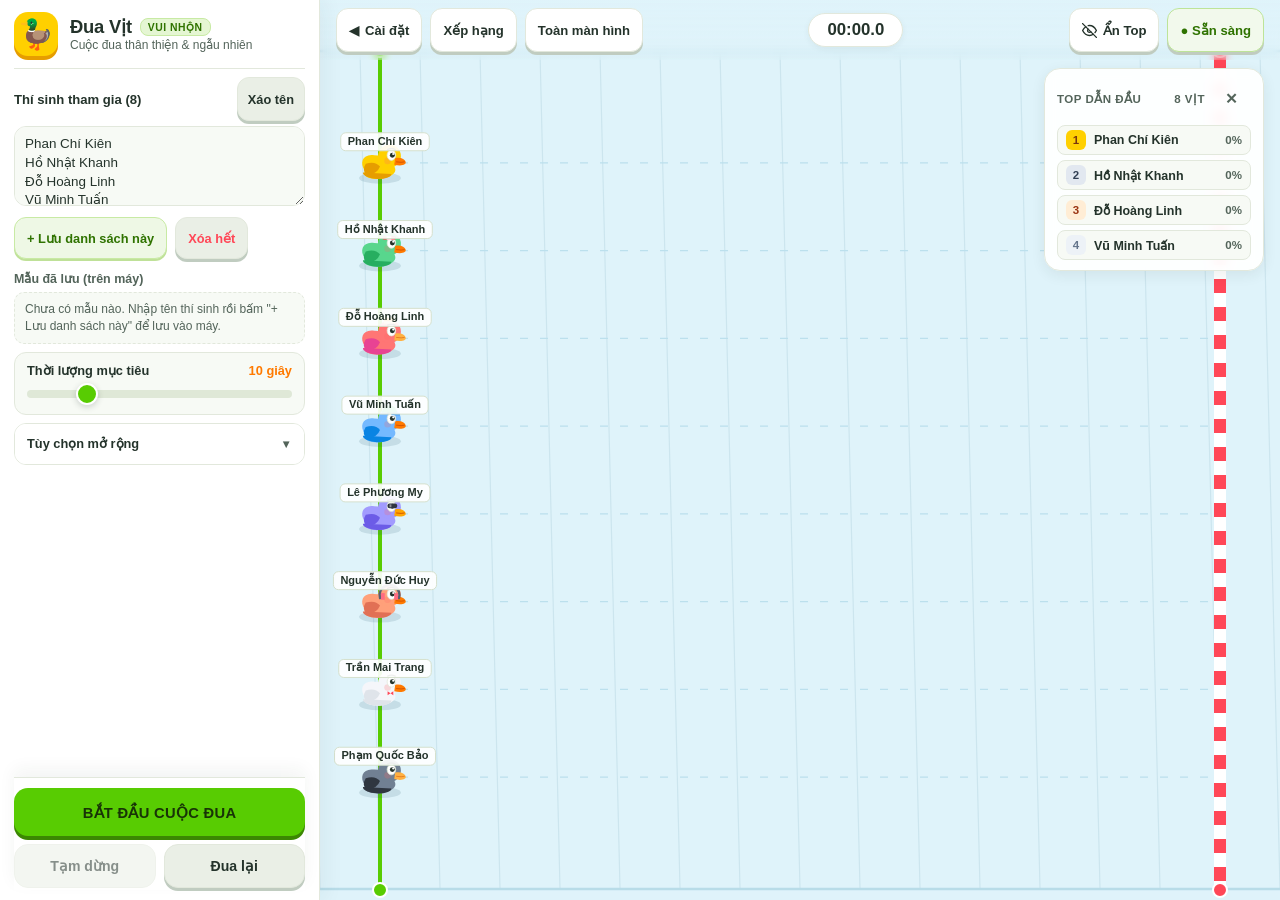
==== commit f549aeb5: "fix: resolve preset chip overlap, zoomed-in responsive layout, and mobile leaderboard HUD toggle" ====
--- a/index.html
+++ b/index.html
@@ -172,9 +172,12 @@
 
     .names-actions-row {
       display: flex;
-      justify-content: space-between;
+      justify-content: flex-start;
       align-items: center;
       gap: 8px;
+      margin-top: 4px;
+      margin-bottom: 4px;
+      width: 100%;
     }
 
     textarea#names-input:focus {
@@ -321,13 +324,14 @@
     .custom-preset-chip {
       display: inline-flex;
       align-items: center;
-      min-height: 42px;
+      min-height: 40px;
       background: var(--secondary);
       border: 1.5px solid var(--card-border);
       border-radius: 12px;
       overflow: hidden;
       box-shadow: 0 2px 0 var(--secondary-shadow);
       transition: all 0.1s ease;
+      max-width: 100%;
     }
 
     .custom-preset-chip:hover:not(.disabled) {
@@ -335,7 +339,7 @@
     }
 
     .btn-load-preset {
-      min-height: 42px;
+      min-height: 40px;
       background: none;
       border: none;
       padding: 0 10px;
@@ -346,30 +350,41 @@
       cursor: pointer;
       display: inline-flex;
       align-items: center;
-      gap: 6px;
+      gap: 8px;
+      flex: 1;
+      min-width: 0;
     }
 
     .btn-load-preset:disabled {
       cursor: not-allowed;
+    }
+
+    .preset-name {
+      max-width: 140px;
+      overflow: hidden;
+      text-overflow: ellipsis;
+      white-space: nowrap;
     }
 
     .preset-count-badge {
       font-size: 0.72rem;
       font-weight: 800;
       color: var(--text-muted);
-      background: rgba(0, 0, 0, 0.06);
-      padding: 2px 6px;
-      border-radius: 6px;
+      background: rgba(0, 0, 0, 0.07);
+      padding: 2px 7px;
+      border-radius: 8px;
+      margin-left: 2px;
+      flex-shrink: 0;
     }
 
     .btn-del-preset {
-      min-height: 42px;
-      min-width: 40px;
+      min-height: 40px;
+      min-width: 38px;
       background: none;
       border: none;
-      border-left: 1px solid var(--card-border);
+      border-left: 1.5px solid var(--card-border);
       padding: 0 10px;
-      font-size: 0.8rem;
+      font-size: 0.82rem;
       font-weight: 800;
       color: var(--text-muted);
       cursor: pointer;
@@ -377,6 +392,7 @@
       align-items: center;
       justify-content: center;
       transition: background 0.1s ease, color 0.1s ease;
+      flex-shrink: 0;
     }
 
     .btn-del-preset:hover:not(:disabled) {
@@ -1106,10 +1122,12 @@
         position: fixed;
         bottom: 0;
         left: 0;
+        right: 0;
         width: 100%;
-        min-width: 100%;
-        height: 75vh;
-        height: 75dvh;
+        max-width: 480px;
+        margin: 0 auto !important;
+        height: 80vh;
+        height: 80dvh;
         border-right: none;
         border-top: 2px solid var(--card-border);
         border-radius: 20px 20px 0 0;
@@ -1131,7 +1149,19 @@
       }
 
       .leaderboard-hud {
-        display: none;
+        display: block;
+        top: 104px;
+        right: 8px;
+        width: 170px;
+        max-height: 200px;
+        font-size: 0.72rem;
+        z-index: 25;
+        border-radius: 12px;
+        box-shadow: 0 4px 18px rgba(36, 51, 43, 0.12);
+      }
+
+      .leaderboard-hud[hidden] {
+        display: none !important;
       }
 
       .top-bar {
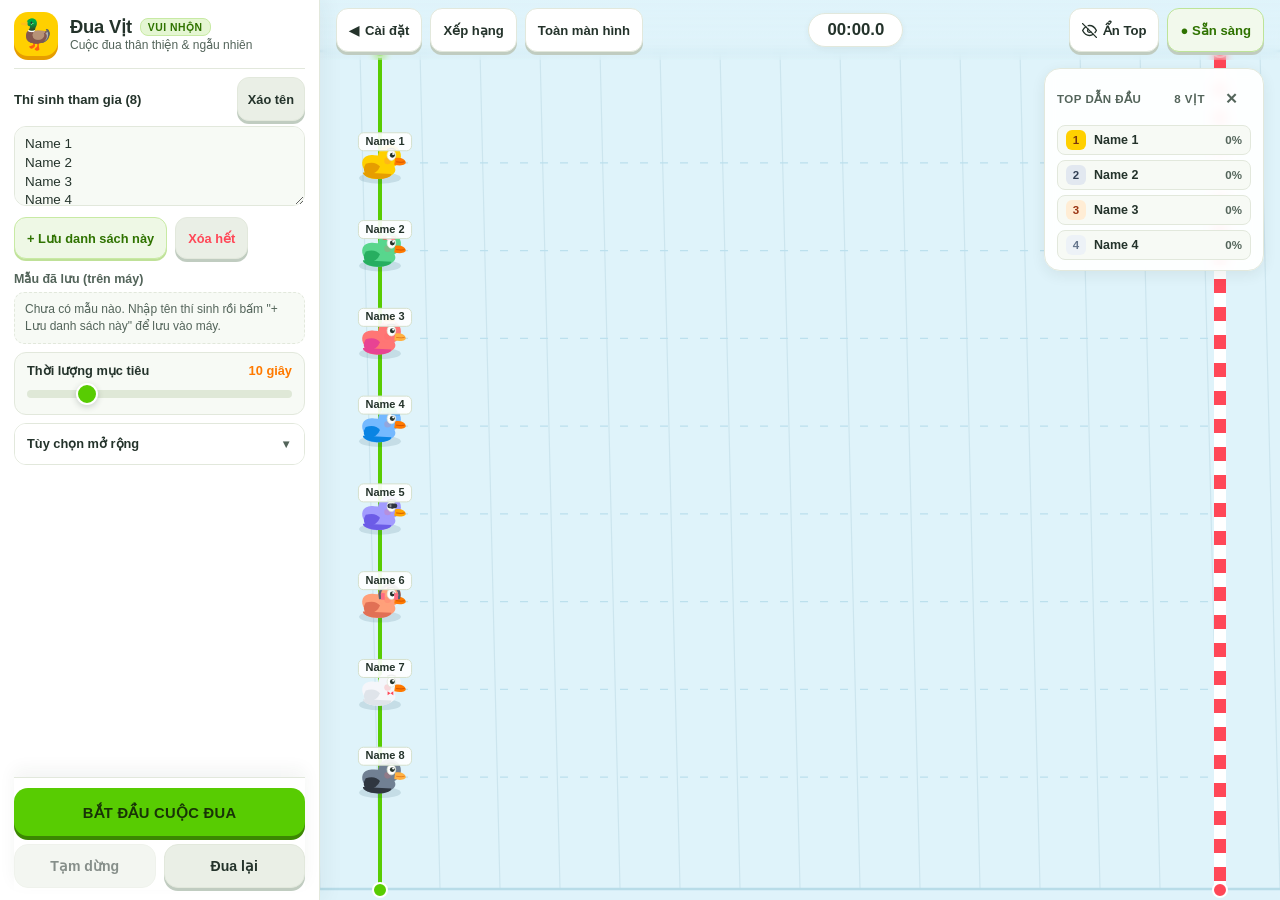
==== commit 6a20212b: "chore: update winner names and podium ranks in results modal" ====
--- a/index.html
+++ b/index.html
@@ -1532,15 +1532,15 @@
       <p id="results-summary"></p>
       <div class="trophy-badge">🏆 QUÁN QUÂN CUỘC ĐUA</div>
       <div class="winner-subtitle">XIN CHÚC MỪNG</div>
-      <div class="winner-name" id="modal-winner-name">PHAN CHÍ KIÊN</div>
+      <div class="winner-name" id="modal-winner-name">Name 1</div>
       <div class="podium-ranks">
         <div class="podium-subitem">
           <span>HẠNG NHÌ</span>
-          <strong id="modal-rank-2">Hồ Nhật Khanh</strong>
+          <strong id="modal-rank-2">Name 2</strong>
         </div>
         <div class="podium-subitem">
           <span>HẠNG BA</span>
-          <strong id="modal-rank-3">Đỗ Hoàng Linh</strong>
+          <strong id="modal-rank-3">Name 3</strong>
         </div>
       </div>
       <div class="results-scroll" tabindex="0" role="region" aria-label="Toàn bộ kết quả cuộc đua">
@@ -2655,14 +2655,14 @@
         } catch (e) {}
 
         this.setNames([
-          'Phan Chí Kiên',
-          'Hồ Nhật Khanh',
-          'Đỗ Hoàng Linh',
-          'Vũ Minh Tuấn',
-          'Lê Phương My',
-          'Nguyễn Đức Huy',
-          'Trần Mai Trang',
-          'Phạm Quốc Bảo'
+          'Name 1',
+          'Name 2',
+          'Name 3',
+          'Name 4',
+          'Name 5',
+          'Name 6',
+          'Name 7',
+          'Name 8'
         ]);
       }
 
